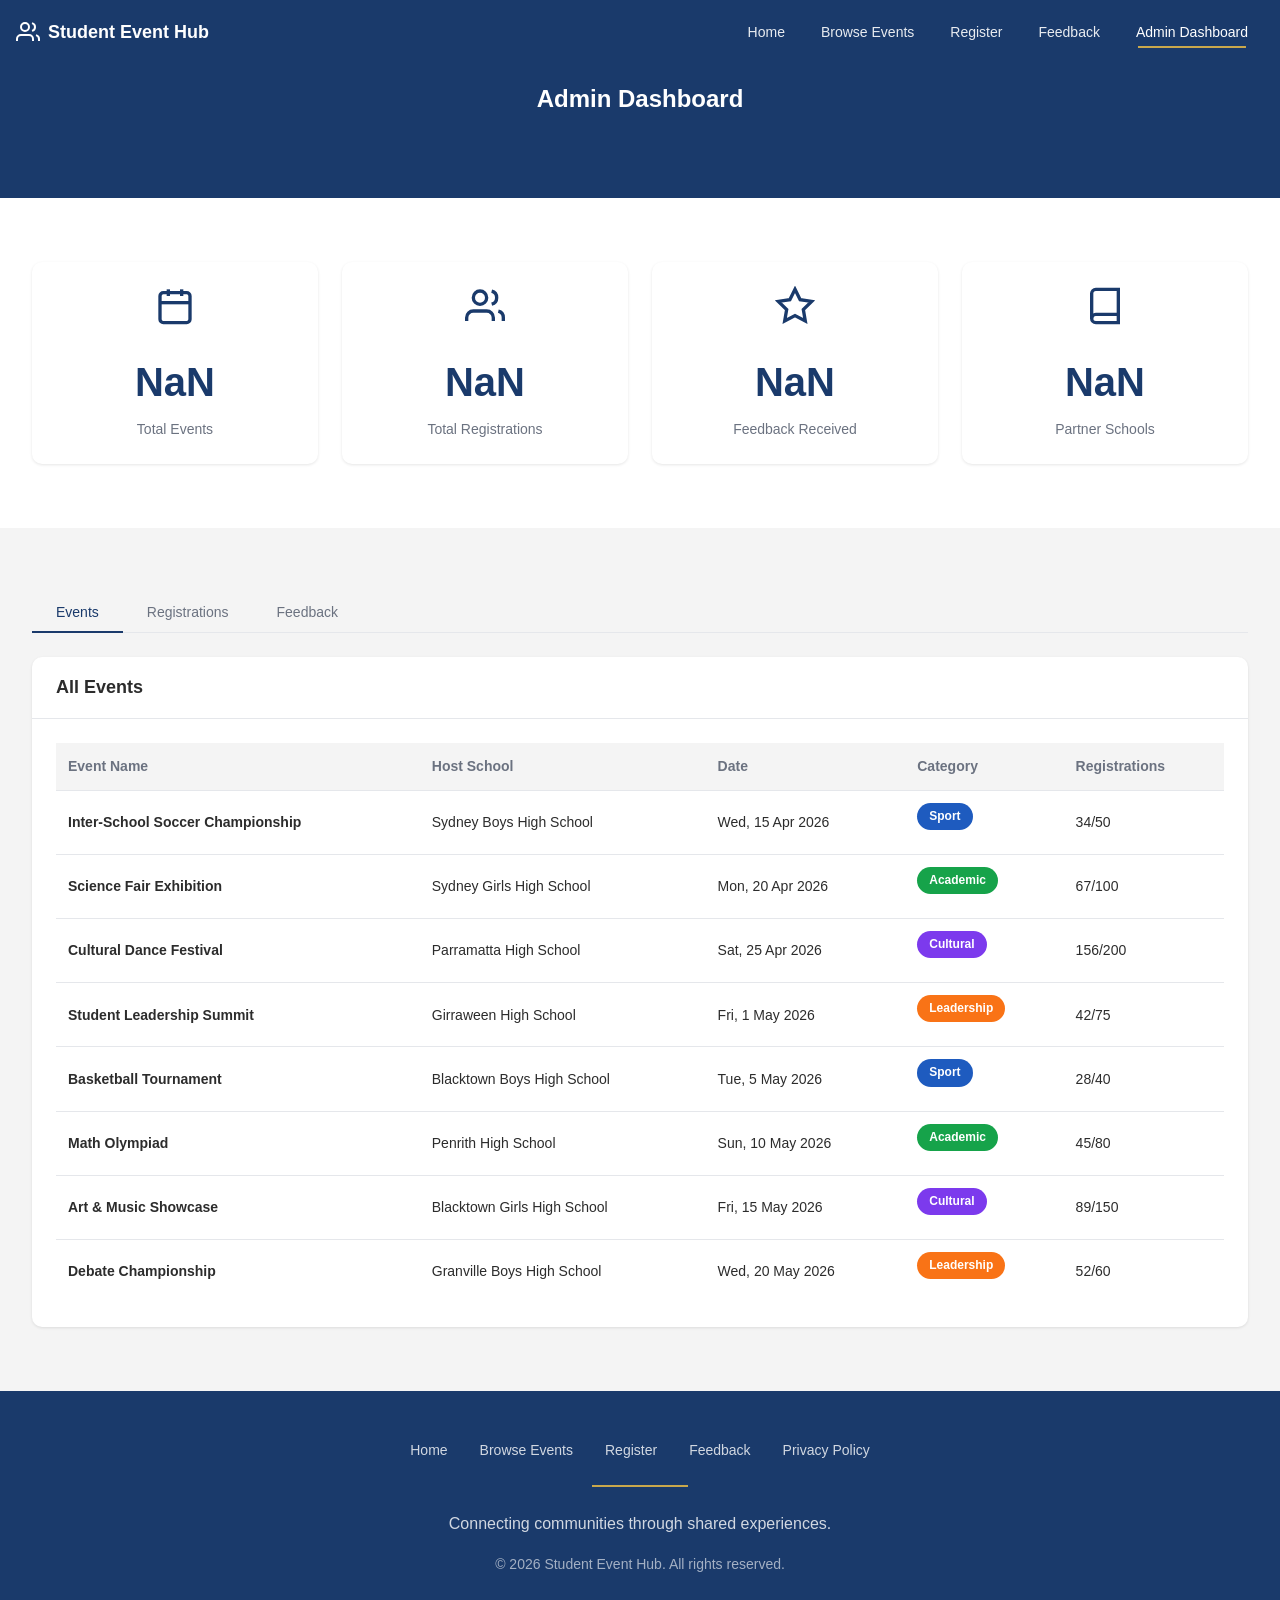
==== admin.html @ 15049dcd "Add files via upload" ====
<!DOCTYPE html>
<html lang="en">
<head>
    <meta charset="UTF-8">
    <meta name="viewport" content="width=device-width, initial-scale=1.0">
    <title>Admin Dashboard - Student Event Hub</title>
    <meta name="description" content="Admin dashboard for managing events and registrations.">
    <link rel="stylesheet" href="css/style.css">
</head>
<body>
    <!-- Navigation -->
    <nav class="navbar" id="navbar">
        <div class="nav-container">
            <a href="index.html" class="logo">
                <svg class="logo-icon" viewBox="0 0 24 24" fill="none" stroke="currentColor" stroke-width="2">
                    <path d="M17 21v-2a4 4 0 0 0-4-4H5a4 4 0 0 0-4 4v2"></path>
                    <circle cx="9" cy="7" r="4"></circle>
                    <path d="M23 21v-2a4 4 0 0 0-3-3.87"></path>
                    <path d="M16 3.13a4 4 0 0 1 0 7.75"></path>
                </svg>
                <span>Student Event Hub</span>
            </a>
            <button class="mobile-menu-btn" id="mobileMenuBtn" aria-label="Toggle menu">
                <span class="hamburger"></span>
            </button>
            <ul class="nav-links" id="navLinks">
                <li><a href="index.html">Home</a></li>
                <li><a href="events.html">Browse Events</a></li>
                <li><a href="register.html">Register</a></li>
                <li><a href="feedback.html">Feedback</a></li>
                <li><a href="admin.html" class="active">Admin Dashboard</a></li>
            </ul>
        </div>
    </nav>

    <!-- Page Header -->
    <section class="page-header">
        <div class="container">
            <h2 class="section-heading">Admin Dashboard</h2>
        </div>
    </section>

    <!-- Dashboard Stats -->
    <section class="section section-white">
        <div class="container">
            <div class="stats-grid">
                <div class="stat-card">
                    <svg class="stat-icon" viewBox="0 0 24 24" fill="none" stroke="currentColor" stroke-width="2">
                        <rect x="3" y="4" width="18" height="18" rx="2" ry="2"></rect>
                        <line x1="16" y1="2" x2="16" y2="6"></line>
                        <line x1="8" y1="2" x2="8" y2="6"></line>
                        <line x1="3" y1="10" x2="21" y2="10"></line>
                    </svg>
                    <span class="stat-number" id="totalEvents">0</span>
                    <span class="stat-label">Total Events</span>
                </div>
                <div class="stat-card">
                    <svg class="stat-icon" viewBox="0 0 24 24" fill="none" stroke="currentColor" stroke-width="2">
                        <path d="M17 21v-2a4 4 0 0 0-4-4H5a4 4 0 0 0-4 4v2"></path>
                        <circle cx="9" cy="7" r="4"></circle>
                        <path d="M23 21v-2a4 4 0 0 0-3-3.87"></path>
                        <path d="M16 3.13a4 4 0 0 1 0 7.75"></path>
                    </svg>
                    <span class="stat-number" id="totalRegistrations">0</span>
                    <span class="stat-label">Total Registrations</span>
                </div>
                <div class="stat-card">
                    <svg class="stat-icon" viewBox="0 0 24 24" fill="none" stroke="currentColor" stroke-width="2">
                        <polygon points="12 2 15.09 8.26 22 9.27 17 14.14 18.18 21.02 12 17.77 5.82 21.02 7 14.14 2 9.27 8.91 8.26 12 2"></polygon>
                    </svg>
                    <span class="stat-number" id="totalFeedback">0</span>
                    <span class="stat-label">Feedback Received</span>
                </div>
                <div class="stat-card">
                    <svg class="stat-icon" viewBox="0 0 24 24" fill="none" stroke="currentColor" stroke-width="2">
                        <path d="M4 19.5A2.5 2.5 0 0 1 6.5 17H20"></path>
                        <path d="M6.5 2H20v20H6.5A2.5 2.5 0 0 1 4 19.5v-15A2.5 2.5 0 0 1 6.5 2z"></path>
                    </svg>
                    <span class="stat-number" id="totalSchools">8</span>
                    <span class="stat-label">Partner Schools</span>
                </div>
            </div>
        </div>
    </section>

    <!-- Admin Content -->
    <section class="section section-gray">
        <div class="container">
            <!-- Tabs -->
            <div class="tabs">
                <button class="tab active" data-tab="events">Events</button>
                <button class="tab" data-tab="registrations">Registrations</button>
                <button class="tab" data-tab="feedback">Feedback</button>
            </div>
            
            <!-- Events Tab -->
            <div class="tab-content active" id="events-tab">
                <div class="admin-card">
                    <div class="admin-card-header">
                        <h3 class="admin-card-title">All Events</h3>
                    </div>
                    <div class="admin-card-body">
                        <div class="table-responsive">
                            <table class="admin-table" id="eventsTable">
                                <thead>
                                    <tr>
                                        <th>Event Name</th>
                                        <th>Host School</th>
                                        <th>Date</th>
                                        <th>Category</th>
                                        <th>Registrations</th>
                                    </tr>
                                </thead>
                                <tbody>
                                    <!-- Events will be loaded here -->
                                </tbody>
                            </table>
                        </div>
                    </div>
                </div>
            </div>
            
            <!-- Registrations Tab -->
            <div class="tab-content" id="registrations-tab">
                <div class="admin-card">
                    <div class="admin-card-header">
                        <h3 class="admin-card-title">All Registrations</h3>
                    </div>
                    <div class="admin-card-body">
                        <div class="table-responsive">
                            <table class="admin-table" id="registrationsTable">
                                <thead>
                                    <tr>
                                        <th>Student Name</th>
                                        <th>Email</th>
                                        <th>School</th>
                                        <th>Event</th>
                                        <th>Date</th>
                                    </tr>
                                </thead>
                                <tbody>
                                    <!-- Registrations will be loaded here -->
                                </tbody>
                            </table>
                        </div>
                        <div class="empty-state" id="registrationsEmpty" style="display: none;">
                            <div class="empty-icon">
                                <svg viewBox="0 0 24 24" fill="none" stroke="currentColor" stroke-width="2">
                                    <path d="M17 21v-2a4 4 0 0 0-4-4H5a4 4 0 0 0-4 4v2"></path>
                                    <circle cx="9" cy="7" r="4"></circle>
                                </svg>
                            </div>
                            <h3 class="empty-title">No registrations yet</h3>
                            <p class="empty-text">Registrations will appear here once students start signing up.</p>
                        </div>
                    </div>
                </div>
            </div>
            
            <!-- Feedback Tab -->
            <div class="tab-content" id="feedback-tab">
                <div class="admin-card">
                    <div class="admin-card-header">
                        <h3 class="admin-card-title">All Feedback</h3>
                    </div>
                    <div class="admin-card-body">
                        <div class="table-responsive">
                            <table class="admin-table" id="feedbackTable">
                                <thead>
                                    <tr>
                                        <th>Event</th>
                                        <th>Rating</th>
                                        <th>Comment</th>
                                        <th>Date</th>
                                    </tr>
                                </thead>
                                <tbody>
                                    <!-- Feedback will be loaded here -->
                                </tbody>
                            </table>
                        </div>
                        <div class="empty-state" id="feedbackEmpty" style="display: none;">
                            <div class="empty-icon">
                                <svg viewBox="0 0 24 24" fill="none" stroke="currentColor" stroke-width="2">
                                    <polygon points="12 2 15.09 8.26 22 9.27 17 14.14 18.18 21.02 12 17.77 5.82 21.02 7 14.14 2 9.27 8.91 8.26 12 2"></polygon>
                                </svg>
                            </div>
                            <h3 class="empty-title">No feedback yet</h3>
                            <p class="empty-text">Feedback will appear here once students start sharing their experiences.</p>
                        </div>
                    </div>
                </div>
            </div>
        </div>
    </section>

    <!-- Footer -->
    <footer class="footer">
        <div class="container">
            <nav class="footer-nav">
                <a href="index.html">Home</a>
                <a href="events.html">Browse Events</a>
                <a href="register.html">Register</a>
                <a href="feedback.html">Feedback</a>
                <a href="privacy.html">Privacy Policy</a>
            </nav>
            <div class="footer-divider"></div>
            <p class="footer-tagline">Connecting communities through shared experiences.</p>
            <p class="footer-copyright">&copy; 2026 Student Event Hub. All rights reserved.</p>
        </div>
    </footer>

    <script src="js/data.js"></script>
    <script src="js/main.js"></script>
    <script src="js/admin.js"></script>
</body>
</html>
---- css/style.css ----
/* ===== CSS Variables ===== */
:root {
    --navy: #1a3a6b;
    --navy-light: #234b82;
    --gold: #c9a84c;
    --background: #f4f4f4;
    --foreground: #2c2c2c;
    --card: #ffffff;
    --muted: #6b7280;
    --border: #e5e7eb;
    --destructive: #dc2626;
    --sport-blue: #1e5bbf;
    --academic-green: #16a34a;
    --cultural-purple: #7c3aed;
    --leadership-orange: #f97316;
    --radius: 0.625rem;
    --shadow: 0 1px 3px rgba(0, 0, 0, 0.1);
    --shadow-lg: 0 10px 15px -3px rgba(0, 0, 0, 0.1);
}

/* ===== Reset & Base ===== */
*, *::before, *::after {
    box-sizing: border-box;
    margin: 0;
    padding: 0;
}

html {
    scroll-behavior: smooth;
}

body {
    font-family: -apple-system, BlinkMacSystemFont, 'Segoe UI', Roboto, 'Helvetica Neue', Arial, sans-serif;
    background-color: var(--background);
    color: var(--foreground);
    line-height: 1.6;
    min-height: 100vh;
}

a {
    text-decoration: none;
    color: inherit;
}

ul {
    list-style: none;
}

button, input, select, textarea {
    font-family: inherit;
    font-size: inherit;
}

img {
    max-width: 100%;
    display: block;
}

/* ===== Utilities ===== */
.container {
    width: 100%;
    max-width: 1280px;
    margin: 0 auto;
    padding: 0 1rem;
}

.text-center {
    text-align: center;
}

.mt-8 {
    margin-top: 2rem;
}

/* ===== Animations ===== */
@keyframes fadeUp {
    from {
        opacity: 0;
        transform: translateY(20px);
    }
    to {
        opacity: 1;
        transform: translateY(0);
    }
}

@keyframes pulse {
    0%, 100% {
        opacity: 0.2;
    }
    50% {
        opacity: 0.5;
    }
}

@keyframes spin {
    to {
        transform: rotate(360deg);
    }
}

.animate-fade-up {
    animation: fadeUp 0.7s ease-out forwards;
    opacity: 0;
}

.delay-1 {
    animation-delay: 0.1s;
}

.delay-2 {
    animation-delay: 0.2s;
}

/* ===== Navigation ===== */
.navbar {
    position: fixed;
    top: 0;
    left: 0;
    right: 0;
    z-index: 1000;
    background-color: var(--navy);
    transition: box-shadow 0.3s ease;
}

.navbar.scrolled {
    box-shadow: var(--shadow-lg);
}

.nav-container {
    display: flex;
    align-items: center;
    justify-content: space-between;
    height: 64px;
    max-width: 1280px;
    margin: 0 auto;
    padding: 0 1rem;
}

.logo {
    display: flex;
    align-items: center;
    gap: 0.5rem;
    color: white;
    font-weight: 700;
    font-size: 1.125rem;
}

.logo-icon {
    width: 24px;
    height: 24px;
}

.nav-links {
    display: flex;
    align-items: center;
    gap: 0.25rem;
}

.nav-links a {
    position: relative;
    padding: 0.5rem 1rem;
    font-size: 0.875rem;
    font-weight: 500;
    color: rgba(255, 255, 255, 0.9);
    transition: color 0.3s ease;
}

.nav-links a::after {
    content: '';
    position: absolute;
    bottom: 0;
    left: 50%;
    transform: translateX(-50%);
    width: 0;
    height: 2px;
    background-color: var(--gold);
    transition: width 0.3s ease;
}

.nav-links a:hover,
.nav-links a.active {
    color: white;
}

.nav-links a:hover::after,
.nav-links a.active::after {
    width: 75%;
}

/* Mobile Menu */
.mobile-menu-btn {
    display: none;
    padding: 0.5rem;
    background: none;
    border: none;
    cursor: pointer;
}

.hamburger {
    display: block;
    width: 24px;
    height: 2px;
    background-color: white;
    position: relative;
    transition: background-color 0.3s ease;
}

.hamburger::before,
.hamburger::after {
    content: '';
    position: absolute;
    left: 0;
    width: 24px;
    height: 2px;
    background-color: white;
    transition: transform 0.3s ease;
}

.hamburger::before {
    top: -8px;
}

.hamburger::after {
    top: 8px;
}

.mobile-menu-btn.active .hamburger {
    background-color: transparent;
}

.mobile-menu-btn.active .hamburger::before {
    transform: translateY(8px) rotate(45deg);
}

.mobile-menu-btn.active .hamburger::after {
    transform: translateY(-8px) rotate(-45deg);
}

@media (max-width: 768px) {
    .mobile-menu-btn {
        display: block;
    }
    
    .nav-links {
        position: absolute;
        top: 64px;
        left: 0;
        right: 0;
        flex-direction: column;
        align-items: stretch;
        background-color: var(--navy);
        padding-bottom: 1rem;
        display: none;
    }
    
    .nav-links.active {
        display: flex;
    }
    
    .nav-links a {
        padding: 0.75rem 1rem;
    }
    
    .nav-links a:hover,
    .nav-links a.active {
        background-color: rgba(255, 255, 255, 0.1);
    }
    
    .nav-links a.active {
        border-left: 2px solid var(--gold);
    }
    
    .nav-links a::after {
        display: none;
    }
}

/* ===== Hero Section ===== */
.hero {
    position: relative;
    background: linear-gradient(135deg, var(--navy) 0%, var(--navy-light) 50%, var(--navy) 100%);
    padding: 8rem 1rem 6rem;
    min-height: 500px;
    display: flex;
    align-items: center;
    justify-content: center;
    overflow: hidden;
}

.hero-particles {
    position: absolute;
    inset: 0;
    pointer-events: none;
}

.particle {
    position: absolute;
    border-radius: 50%;
    background-color: white;
    opacity: 0.2;
    animation: pulse 3s ease-in-out infinite;
}

.hero-content {
    position: relative;
    text-align: center;
    max-width: 800px;
}

.hero-title {
    font-size: 2.5rem;
    font-weight: 700;
    color: white;
    margin-bottom: 1rem;
    text-wrap: balance;
}

.hero-subtitle {
    font-size: 1.125rem;
    color: rgba(255, 255, 255, 0.8);
    margin-bottom: 2rem;
    text-wrap: pretty;
}

.hero-buttons {
    display: flex;
    flex-wrap: wrap;
    gap: 1rem;
    justify-content: center;
}

@media (min-width: 640px) {
    .hero-title {
        font-size: 3rem;
    }
    
    .hero-subtitle {
        font-size: 1.25rem;
    }
}

@media (min-width: 1024px) {
    .hero-title {
        font-size: 3.75rem;
    }
}

/* ===== Buttons ===== */
.btn {
    display: inline-flex;
    align-items: center;
    justify-content: center;
    gap: 0.5rem;
    padding: 0.75rem 1.5rem;
    font-size: 0.875rem;
    font-weight: 600;
    border-radius: var(--radius);
    border: 2px solid transparent;
    cursor: pointer;
    transition: all 0.3s ease;
}

.btn-gold {
    background-color: var(--gold);
    color: var(--navy);
}

.btn-gold:hover {
    background-color: rgba(201, 168, 76, 0.9);
}

.btn-outline {
    background-color: transparent;
    border-color: white;
    color: white;
}

.btn-outline:hover {
    background-color: rgba(255, 255, 255, 0.1);
}

.btn-outline-dark {
    background-color: transparent;
    border-color: var(--border);
    color: var(--foreground);
}

.btn-outline-dark:hover {
    background-color: var(--navy);
    border-color: var(--navy);
    color: white;
}

.btn-primary {
    background-color: var(--navy);
    color: white;
}

.btn-primary:hover {
    background-color: var(--navy-light);
}

.btn-primary:disabled {
    opacity: 0.6;
    cursor: not-allowed;
}

.btn-block {
    width: 100%;
}

/* ===== Sections ===== */
.section {
    padding: 4rem 1rem;
}

.section-gray {
    background-color: var(--background);
}

.section-white {
    background-color: white;
}

.section-navy {
    background-color: var(--navy);
}

.section-heading {
    font-size: 1.5rem;
    font-weight: 700;
    color: var(--gold);
    text-align: center;
    margin-bottom: 2rem;
}

.page-header {
    background-color: var(--navy);
    padding: 5rem 1rem 3rem;
}

.page-header .section-heading {
    color: white;
}

/* ===== Event Cards ===== */
.events-grid {
    display: grid;
    gap: 1.5rem;
    grid-template-columns: 1fr;
}

@media (min-width: 640px) {
    .events-grid {
        grid-template-columns: repeat(2, 1fr);
    }
}

@media (min-width: 1024px) {
    .events-grid {
        grid-template-columns: repeat(4, 1fr);
    }
    
    .events-grid.three-col {
        grid-template-columns: repeat(3, 1fr);
    }
}

.event-card {
    background-color: var(--card);
    border-radius: var(--radius);
    overflow: hidden;
    box-shadow: var(--shadow);
    transition: all 0.3s ease;
    cursor: pointer;
}

.event-card:hover {
    transform: translateY(-4px);
    box-shadow: var(--shadow-lg);
}

.event-card-header {
    padding: 1.5rem;
    position: relative;
}

.event-badge {
    display: inline-block;
    padding: 0.25rem 0.75rem;
    font-size: 0.75rem;
    font-weight: 600;
    border-radius: 9999px;
    color: white;
    margin-bottom: 0.75rem;
}

.badge-sport {
    background-color: var(--sport-blue);
}

.badge-academic {
    background-color: var(--academic-green);
}

.badge-cultural {
    background-color: var(--cultural-purple);
}

.badge-leadership {
    background-color: var(--leadership-orange);
}

.event-title {
    font-size: 1.125rem;
    font-weight: 600;
    color: var(--foreground);
    margin-bottom: 0.5rem;
    line-height: 1.4;
}

.event-school {
    font-size: 0.875rem;
    color: var(--muted);
}

.event-card-body {
    padding: 0 1.5rem 1.5rem;
}

.event-info {
    display: flex;
    flex-direction: column;
    gap: 0.5rem;
    font-size: 0.875rem;
    color: var(--foreground);
}

.event-info-item {
    display: flex;
    align-items: center;
    gap: 0.5rem;
}

.event-info-item svg {
    width: 16px;
    height: 16px;
    color: var(--muted);
    flex-shrink: 0;
}

.event-capacity {
    margin-top: 1rem;
}

.capacity-bar {
    height: 8px;
    background-color: var(--border);
    border-radius: 4px;
    overflow: hidden;
    margin-top: 0.5rem;
}

.capacity-fill {
    height: 100%;
    background-color: var(--navy);
    border-radius: 4px;
    transition: width 0.5s ease;
}

.capacity-fill.warning {
    background-color: var(--leadership-orange);
}

.capacity-fill.full {
    background-color: var(--destructive);
}

.event-card-footer {
    padding: 1rem 1.5rem;
    border-top: 1px solid var(--border);
}

/* ===== Stats Section ===== */
.stats-grid {
    display: grid;
    gap: 1.5rem;
    grid-template-columns: 1fr;
}

@media (min-width: 640px) {
    .stats-grid {
        grid-template-columns: repeat(2, 1fr);
    }
}

@media (min-width: 1024px) {
    .stats-grid {
        grid-template-columns: repeat(4, 1fr);
    }
}

.stat-card {
    background-color: var(--card);
    border-radius: var(--radius);
    padding: 1.5rem;
    text-align: center;
    box-shadow: var(--shadow);
    transition: box-shadow 0.3s ease;
}

.stat-card:hover {
    box-shadow: var(--shadow-lg);
}

.stat-icon {
    width: 40px;
    height: 40px;
    margin: 0 auto 1rem;
    color: var(--navy);
}

.stat-number {
    display: block;
    font-size: 2.5rem;
    font-weight: 700;
    color: var(--navy);
}

.stat-label {
    display: block;
    font-size: 0.875rem;
    color: var(--muted);
    margin-top: 0.25rem;
}

/* ===== Schools Grid ===== */
.schools-grid {
    display: flex;
    flex-wrap: wrap;
    justify-content: center;
    gap: 1rem;
}

.school-card {
    display: flex;
    align-items: center;
    gap: 0.75rem;
    padding: 1rem 1.5rem;
    background-color: var(--card);
    border-radius: var(--radius);
    box-shadow: var(--shadow);
    transition: all 0.3s ease;
    cursor: pointer;
}

.school-card:hover {
    transform: translateY(-2px);
    box-shadow: var(--shadow-lg);
}

.school-card svg {
    width: 20px;
    height: 20px;
    color: var(--gold);
}

.school-card span {
    font-weight: 500;
    color: var(--foreground);
    transition: color 0.3s ease;
}

.school-card:hover span {
    color: var(--navy);
}

/* ===== Forms ===== */
.form-card {
    background-color: var(--card);
    border-radius: var(--radius);
    box-shadow: var(--shadow);
    overflow: hidden;
}

.form-header {
    padding: 1.5rem;
    border-bottom: 1px solid var(--border);
}

.form-title {
    font-size: 1.25rem;
    font-weight: 600;
    color: var(--foreground);
    margin-bottom: 0.25rem;
}

.form-description {
    font-size: 0.875rem;
    color: var(--muted);
}

.form-body {
    padding: 1.5rem;
}

.form-group {
    margin-bottom: 1.5rem;
}

.form-group:last-child {
    margin-bottom: 0;
}

.form-label {
    display: block;
    font-size: 0.875rem;
    font-weight: 500;
    color: var(--foreground);
    margin-bottom: 0.5rem;
}

.form-input,
.form-select,
.form-textarea {
    width: 100%;
    padding: 0.75rem 1rem;
    font-size: 0.875rem;
    border: 1px solid var(--border);
    border-radius: var(--radius);
    background-color: white;
    color: var(--foreground);
    transition: border-color 0.3s ease, box-shadow 0.3s ease;
}

.form-input:focus,
.form-select:focus,
.form-textarea:focus {
    outline: none;
    border-color: var(--navy);
    box-shadow: 0 0 0 3px rgba(26, 58, 107, 0.1);
}

.form-input.error,
.form-select.error,
.form-textarea.error {
    border-color: var(--destructive);
}

.form-error {
    font-size: 0.75rem;
    color: var(--destructive);
    margin-top: 0.25rem;
}

.form-textarea {
    min-height: 120px;
    resize: vertical;
}

/* Search Input */
.search-wrapper {
    position: relative;
}

.search-wrapper svg {
    position: absolute;
    left: 1rem;
    top: 50%;
    transform: translateY(-50%);
    width: 16px;
    height: 16px;
    color: var(--muted);
}

.search-wrapper .form-input {
    padding-left: 2.5rem;
}

/* ===== Star Rating ===== */
.star-rating {
    display: flex;
    gap: 0.25rem;
}

.star-rating button {
    background: none;
    border: none;
    cursor: pointer;
    padding: 0.25rem;
    transition: transform 0.2s ease;
}

.star-rating button:hover {
    transform: scale(1.1);
}

.star-rating svg {
    width: 32px;
    height: 32px;
    color: var(--muted);
    transition: color 0.2s ease;
}

.star-rating button.active svg,
.star-rating button:hover svg {
    color: var(--gold);
    fill: var(--gold);
}

.star-display {
    display: flex;
    gap: 2px;
}

.star-display svg {
    width: 14px;
    height: 14px;
    color: var(--muted);
}

.star-display svg.filled {
    color: var(--gold);
    fill: var(--gold);
}

/* ===== Success Message ===== */
.success-message {
    text-align: center;
    padding: 2rem;
    animation: fadeUp 0.5s ease-out;
}

.success-icon {
    width: 80px;
    height: 80px;
    border-radius: 50%;
    background-color: rgba(22, 163, 74, 0.1);
    display: flex;
    align-items: center;
    justify-content: center;
    margin: 0 auto 1rem;
}

.success-icon svg {
    width: 40px;
    height: 40px;
    color: var(--academic-green);
}

.success-title {
    font-size: 1.5rem;
    font-weight: 700;
    color: var(--foreground);
    margin-bottom: 0.5rem;
}

.success-text {
    color: var(--muted);
    margin-bottom: 1.5rem;
}

/* ===== Feedback Cards ===== */
.feedback-list {
    display: flex;
    flex-direction: column;
    gap: 1rem;
    max-height: 500px;
    overflow-y: auto;
    padding-right: 0.5rem;
}

.feedback-card {
    background-color: var(--card);
    border-radius: var(--radius);
    padding: 1rem;
    box-shadow: var(--shadow);
    animation: fadeUp 0.3s ease-out;
}

.feedback-header {
    display: flex;
    align-items: center;
    justify-content: space-between;
    margin-bottom: 0.5rem;
}

.feedback-event {
    font-weight: 500;
    color: var(--foreground);
}

.feedback-comment {
    font-size: 0.875rem;
    color: var(--foreground);
    line-height: 1.5;
}

.feedback-date {
    font-size: 0.75rem;
    color: var(--muted);
    margin-top: 0.5rem;
}

/* ===== Filters ===== */
.filters-section {
    background-color: white;
    border-bottom: 1px solid var(--border);
    padding: 1.5rem 1rem;
}

.filters-grid {
    display: grid;
    gap: 1rem;
    grid-template-columns: 1fr;
}

@media (min-width: 640px) {
    .filters-grid {
        grid-template-columns: 2fr repeat(3, 1fr);
    }
}

.filter-toggle {
    display: flex;
    align-items: center;
    gap: 0.5rem;
}

@media (min-width: 640px) {
    .filter-toggle {
        display: none;
    }
}

/* ===== Admin Dashboard ===== */
.admin-grid {
    display: grid;
    gap: 1.5rem;
    grid-template-columns: 1fr;
}

@media (min-width: 1024px) {
    .admin-grid {
        grid-template-columns: repeat(2, 1fr);
    }
}

.admin-card {
    background-color: var(--card);
    border-radius: var(--radius);
    box-shadow: var(--shadow);
    overflow: hidden;
}

.admin-card-header {
    padding: 1rem 1.5rem;
    border-bottom: 1px solid var(--border);
    display: flex;
    align-items: center;
    justify-content: space-between;
}

.admin-card-title {
    font-size: 1.125rem;
    font-weight: 600;
    color: var(--foreground);
}

.admin-card-body {
    padding: 1.5rem;
}

.admin-table {
    width: 100%;
    border-collapse: collapse;
}

.admin-table th,
.admin-table td {
    padding: 0.75rem;
    text-align: left;
    border-bottom: 1px solid var(--border);
    font-size: 0.875rem;
}

.admin-table th {
    font-weight: 600;
    color: var(--muted);
    background-color: var(--background);
}

.admin-table td {
    color: var(--foreground);
}

.admin-table tr:last-child td {
    border-bottom: none;
}

.table-responsive {
    overflow-x: auto;
}

/* ===== Tabs ===== */
.tabs {
    display: flex;
    border-bottom: 1px solid var(--border);
    margin-bottom: 1.5rem;
}

.tab {
    padding: 0.75rem 1.5rem;
    font-size: 0.875rem;
    font-weight: 500;
    color: var(--muted);
    background: none;
    border: none;
    cursor: pointer;
    position: relative;
    transition: color 0.3s ease;
}

.tab:hover {
    color: var(--foreground);
}

.tab.active {
    color: var(--navy);
}

.tab.active::after {
    content: '';
    position: absolute;
    bottom: -1px;
    left: 0;
    right: 0;
    height: 2px;
    background-color: var(--navy);
}

.tab-content {
    display: none;
}

.tab-content.active {
    display: block;
}

/* ===== Empty State ===== */
.empty-state {
    text-align: center;
    padding: 4rem 2rem;
}

.empty-icon {
    width: 96px;
    height: 96px;
    border-radius: 50%;
    background-color: var(--background);
    display: flex;
    align-items: center;
    justify-content: center;
    margin: 0 auto 1rem;
}

.empty-icon svg {
    width: 40px;
    height: 40px;
    color: var(--muted);
}

.empty-title {
    font-size: 1.125rem;
    font-weight: 600;
    color: var(--foreground);
    margin-bottom: 0.25rem;
}

.empty-text {
    color: var(--muted);
    margin-bottom: 1rem;
}

/* ===== Privacy Policy ===== */
.prose {
    max-width: 800px;
    margin: 0 auto;
}

.prose h3 {
    font-size: 1.25rem;
    font-weight: 600;
    color: var(--foreground);
    margin: 2rem 0 1rem;
}

.prose p {
    color: var(--foreground);
    margin-bottom: 1rem;
    line-height: 1.7;
}

.prose ul {
    margin-bottom: 1rem;
    padding-left: 1.5rem;
}

.prose li {
    color: var(--foreground);
    margin-bottom: 0.5rem;
    list-style: disc;
}

/* ===== Footer ===== */
.footer {
    background-color: var(--navy);
    color: white;
    padding: 3rem 1rem;
}

.footer-nav {
    display: flex;
    flex-wrap: wrap;
    justify-content: center;
    gap: 1rem 2rem;
    margin-bottom: 1.5rem;
}

.footer-nav a {
    font-size: 0.875rem;
    color: rgba(255, 255, 255, 0.8);
    transition: color 0.3s ease;
}

.footer-nav a:hover {
    color: white;
}

.footer-divider {
    width: 96px;
    height: 2px;
    background-color: var(--gold);
    margin: 0 auto 1.5rem;
}

.footer-tagline {
    text-align: center;
    color: rgba(255, 255, 255, 0.8);
    margin-bottom: 1rem;
}

.footer-copyright {
    text-align: center;
    font-size: 0.875rem;
    color: rgba(255, 255, 255, 0.6);
}

/* ===== Notice Box ===== */
.notice-box {
    background-color: var(--card);
    border: 1px solid var(--border);
    border-radius: var(--radius);
    padding: 1rem;
    font-size: 0.875rem;
    color: var(--muted);
    margin-top: 1.5rem;
}

/* ===== Loading Spinner ===== */
.spinner {
    width: 16px;
    height: 16px;
    border: 2px solid white;
    border-top-color: transparent;
    border-radius: 50%;
    animation: spin 0.6s linear infinite;
}

/* ===== Alert ===== */
.alert {
    padding: 0.75rem 1rem;
    border-radius: var(--radius);
    font-size: 0.875rem;
    margin-bottom: 1rem;
}

.alert-error {
    background-color: rgba(220, 38, 38, 0.1);
    color: var(--destructive);
}

/* ===== Two Column Layout ===== */
.two-col-grid {
    display: grid;
    gap: 2rem;
    grid-template-columns: 1fr;
}

@media (min-width: 1024px) {
    .two-col-grid {
        grid-template-columns: 1fr 1fr;
    }
}

.feedback-sidebar-title {
    font-size: 1.25rem;
    font-weight: 700;
    color: var(--gold);
    margin-bottom: 1rem;
}

/* ===== Modal ===== */
.modal-overlay {
    position: fixed;
    inset: 0;
    background-color: rgba(0, 0, 0, 0.5);
    display: flex;
    align-items: center;
    justify-content: center;
    z-index: 2000;
    opacity: 0;
    visibility: hidden;
    transition: opacity 0.3s ease, visibility 0.3s ease;
}

.modal-overlay.active {
    opacity: 1;
    visibility: visible;
}

.modal {
    background-color: var(--card);
    border-radius: var(--radius);
    max-width: 600px;
    width: 90%;
    max-height: 90vh;
    overflow-y: auto;
    transform: scale(0.9);
    transition: transform 0.3s ease;
}

.modal-overlay.active .modal {
    transform: scale(1);
}

.modal-header {
    padding: 1.5rem;
    border-bottom: 1px solid var(--border);
    display: flex;
    align-items: flex-start;
    justify-content: space-between;
}

.modal-title {
    font-size: 1.25rem;
    font-weight: 600;
    color: var(--foreground);
}

.modal-close {
    background: none;
    border: none;
    cursor: pointer;
    padding: 0.25rem;
    color: var(--muted);
    transition: color 0.3s ease;
}

.modal-close:hover {
    color: var(--foreground);
}

.modal-body {
    padding: 1.5rem;
}

.modal-footer {
    padding: 1rem 1.5rem;
    border-top: 1px solid var(--border);
    display: flex;
    justify-content: flex-end;
    gap: 0.5rem;
}

/* ===== Result Count ===== */
.result-count {
    font-size: 0.875rem;
    color: var(--muted);
    margin-bottom: 1rem;
}

/* ===== Scrollbar ===== */
::-webkit-scrollbar {
    width: 8px;
}

::-webkit-scrollbar-track {
    background: var(--background);
}

::-webkit-scrollbar-thumb {
    background: var(--border);
    border-radius: 4px;
}

::-webkit-scrollbar-thumb:hover {
    background: var(--muted);
}
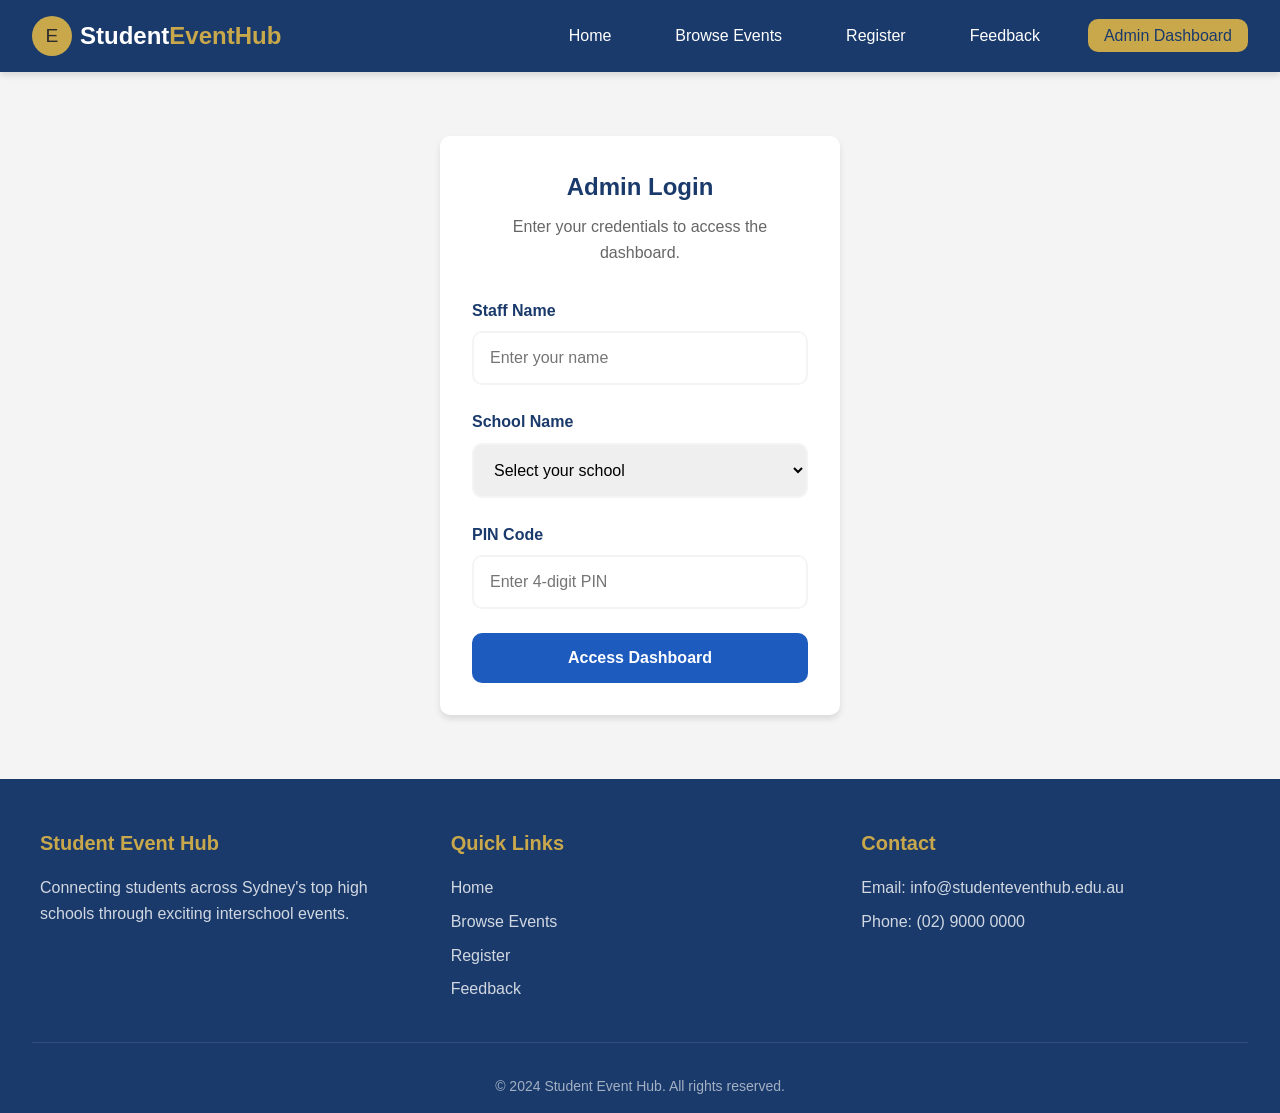
==== commit b37b5d2f: "Add files via upload" ====
--- a/admin.html
+++ b/admin.html
@@ -1,217 +1,281 @@
 <!DOCTYPE html>
 <html lang="en">
 <head>
-    <meta charset="UTF-8">
-    <meta name="viewport" content="width=device-width, initial-scale=1.0">
-    <title>Admin Dashboard - Student Event Hub</title>
-    <meta name="description" content="Admin dashboard for managing events and registrations.">
-    <link rel="stylesheet" href="css/style.css">
+  <meta charset="UTF-8">
+  <meta name="viewport" content="width=device-width, initial-scale=1.0">
+  <title>Admin Dashboard - Student Event Hub</title>
+  <link rel="stylesheet" href="css/style.css">
 </head>
 <body>
-    <!-- Navigation -->
-    <nav class="navbar" id="navbar">
-        <div class="nav-container">
-            <a href="index.html" class="logo">
-                <svg class="logo-icon" viewBox="0 0 24 24" fill="none" stroke="currentColor" stroke-width="2">
-                    <path d="M17 21v-2a4 4 0 0 0-4-4H5a4 4 0 0 0-4 4v2"></path>
-                    <circle cx="9" cy="7" r="4"></circle>
-                    <path d="M23 21v-2a4 4 0 0 0-3-3.87"></path>
-                    <path d="M16 3.13a4 4 0 0 1 0 7.75"></path>
-                </svg>
-                <span>Student Event Hub</span>
-            </a>
-            <button class="mobile-menu-btn" id="mobileMenuBtn" aria-label="Toggle menu">
-                <span class="hamburger"></span>
-            </button>
-            <ul class="nav-links" id="navLinks">
-                <li><a href="index.html">Home</a></li>
-                <li><a href="events.html">Browse Events</a></li>
-                <li><a href="register.html">Register</a></li>
-                <li><a href="feedback.html">Feedback</a></li>
-                <li><a href="admin.html" class="active">Admin Dashboard</a></li>
-            </ul>
-        </div>
-    </nav>
-
-    <!-- Page Header -->
-    <section class="page-header">
-        <div class="container">
-            <h2 class="section-heading">Admin Dashboard</h2>
-        </div>
+  <!-- Navigation -->
+  <nav class="navbar">
+    <a href="index.html" class="logo">
+      <div class="logo-icon">E</div>
+      <h1>Student<span>EventHub</span></h1>
+    </a>
+    <div class="hamburger" id="hamburger">
+      <span></span>
+      <span></span>
+      <span></span>
+    </div>
+    <ul class="nav-links" id="navLinks">
+      <li><a href="index.html">Home</a></li>
+      <li><a href="events.html">Browse Events</a></li>
+      <li><a href="register.html">Register</a></li>
+      <li><a href="feedback.html">Feedback</a></li>
+      <li><a href="admin.html" class="active">Admin Dashboard</a></li>
+    </ul>
+  </nav>
+
+  <!-- Admin Login Gate -->
+  <div class="admin-login" id="adminLogin">
+    <h2>Admin Login</h2>
+    <p class="subtitle">Enter your credentials to access the dashboard.</p>
+    
+    <form id="loginForm">
+      <div class="form-group">
+        <label for="staffName">Staff Name</label>
+        <input type="text" id="staffName" name="staffName" placeholder="Enter your name" required>
+        <span class="error-message">Please enter your name</span>
+      </div>
+
+      <div class="form-group">
+        <label for="staffSchool">School Name</label>
+        <select id="staffSchool" name="schoolName" required>
+          <option value="">Select your school</option>
+          <!-- Schools will be dynamically loaded -->
+        </select>
+        <span class="error-message">Please select your school</span>
+      </div>
+
+      <div class="form-group">
+        <label for="adminPin">PIN Code</label>
+        <input type="password" id="adminPin" name="pin" placeholder="Enter 4-digit PIN" maxlength="4" required>
+        <span class="error-message" id="pinError">Invalid PIN. Please try again.</span>
+      </div>
+
+      <button type="submit" class="btn btn-cta" style="width: 100%;">Access Dashboard</button>
+    </form>
+  </div>
+
+  <!-- Admin Dashboard -->
+  <div class="admin-dashboard" id="adminDashboard">
+    <section class="section">
+      <!-- Dashboard Header -->
+      <div class="dashboard-header">
+        <h2>Admin Dashboard</h2>
+        <button class="btn btn-secondary" style="color: var(--navy); border-color: var(--navy);" onclick="logout()">Logout</button>
+      </div>
+
+      <!-- Stats Cards -->
+      <div class="stats-cards">
+        <div class="stat-card fade-in">
+          <span class="number" id="totalEvents">0</span>
+          <span class="label">Total Events</span>
+        </div>
+        <div class="stat-card fade-in">
+          <span class="number" id="totalRegistrations">0</span>
+          <span class="label">Registrations</span>
+        </div>
+        <div class="stat-card fade-in">
+          <span class="number" id="totalFeedback">0</span>
+          <span class="label">Feedback Received</span>
+        </div>
+        <div class="stat-card fade-in">
+          <span class="number" id="avgRating">0</span>
+          <span class="label">Avg Rating</span>
+        </div>
+      </div>
+
+      <!-- Events Management -->
+      <div class="admin-section fade-in">
+        <div class="admin-section-header">
+          <h3>Event Management</h3>
+          <button class="btn btn-primary btn-small" onclick="openAddEventModal()">+ Add Event</button>
+        </div>
+        <div class="table-container">
+          <table class="admin-table">
+            <thead>
+              <tr>
+                <th>Event Name</th>
+                <th>School</th>
+                <th>Date</th>
+                <th>Category</th>
+                <th>Capacity</th>
+                <th>Actions</th>
+              </tr>
+            </thead>
+            <tbody id="eventsTableBody">
+              <!-- Events will be dynamically loaded -->
+            </tbody>
+          </table>
+        </div>
+      </div>
+
+      <!-- Registrations -->
+      <div class="admin-section fade-in">
+        <div class="admin-section-header">
+          <h3>Recent Registrations</h3>
+        </div>
+        <div class="table-container">
+          <table class="admin-table">
+            <thead>
+              <tr>
+                <th>Student Name</th>
+                <th>Email</th>
+                <th>School</th>
+                <th>Event</th>
+                <th>Date Registered</th>
+              </tr>
+            </thead>
+            <tbody id="registrationsTableBody">
+              <!-- Registrations will be dynamically loaded -->
+            </tbody>
+          </table>
+        </div>
+      </div>
+
+      <!-- Feedback -->
+      <div class="admin-section fade-in">
+        <div class="admin-section-header">
+          <h3>Feedback Received</h3>
+        </div>
+        <div class="table-container">
+          <table class="admin-table">
+            <thead>
+              <tr>
+                <th>Event</th>
+                <th>Rating</th>
+                <th>Comment</th>
+                <th>Date</th>
+              </tr>
+            </thead>
+            <tbody id="feedbackTableBody">
+              <!-- Feedback will be dynamically loaded -->
+            </tbody>
+          </table>
+        </div>
+      </div>
+
+      <!-- Analytics Charts -->
+      <div class="admin-section fade-in">
+        <div class="admin-section-header">
+          <h3>Analytics</h3>
+        </div>
+        <div class="charts-grid">
+          <div class="chart-container">
+            <h4>Registrations by Category</h4>
+            <div class="bar-chart" id="categoryChart">
+              <!-- Chart bars will be dynamically generated -->
+            </div>
+          </div>
+          <div class="chart-container">
+            <h4>Events by School</h4>
+            <div class="pie-chart" id="schoolPieChart"></div>
+            <div class="pie-legend" id="pieLegend"></div>
+          </div>
+        </div>
+      </div>
     </section>
-
-    <!-- Dashboard Stats -->
-    <section class="section section-white">
-        <div class="container">
-            <div class="stats-grid">
-                <div class="stat-card">
-                    <svg class="stat-icon" viewBox="0 0 24 24" fill="none" stroke="currentColor" stroke-width="2">
-                        <rect x="3" y="4" width="18" height="18" rx="2" ry="2"></rect>
-                        <line x1="16" y1="2" x2="16" y2="6"></line>
-                        <line x1="8" y1="2" x2="8" y2="6"></line>
-                        <line x1="3" y1="10" x2="21" y2="10"></line>
-                    </svg>
-                    <span class="stat-number" id="totalEvents">0</span>
-                    <span class="stat-label">Total Events</span>
-                </div>
-                <div class="stat-card">
-                    <svg class="stat-icon" viewBox="0 0 24 24" fill="none" stroke="currentColor" stroke-width="2">
-                        <path d="M17 21v-2a4 4 0 0 0-4-4H5a4 4 0 0 0-4 4v2"></path>
-                        <circle cx="9" cy="7" r="4"></circle>
-                        <path d="M23 21v-2a4 4 0 0 0-3-3.87"></path>
-                        <path d="M16 3.13a4 4 0 0 1 0 7.75"></path>
-                    </svg>
-                    <span class="stat-number" id="totalRegistrations">0</span>
-                    <span class="stat-label">Total Registrations</span>
-                </div>
-                <div class="stat-card">
-                    <svg class="stat-icon" viewBox="0 0 24 24" fill="none" stroke="currentColor" stroke-width="2">
-                        <polygon points="12 2 15.09 8.26 22 9.27 17 14.14 18.18 21.02 12 17.77 5.82 21.02 7 14.14 2 9.27 8.91 8.26 12 2"></polygon>
-                    </svg>
-                    <span class="stat-number" id="totalFeedback">0</span>
-                    <span class="stat-label">Feedback Received</span>
-                </div>
-                <div class="stat-card">
-                    <svg class="stat-icon" viewBox="0 0 24 24" fill="none" stroke="currentColor" stroke-width="2">
-                        <path d="M4 19.5A2.5 2.5 0 0 1 6.5 17H20"></path>
-                        <path d="M6.5 2H20v20H6.5A2.5 2.5 0 0 1 4 19.5v-15A2.5 2.5 0 0 1 6.5 2z"></path>
-                    </svg>
-                    <span class="stat-number" id="totalSchools">8</span>
-                    <span class="stat-label">Partner Schools</span>
-                </div>
-            </div>
-        </div>
-    </section>
-
-    <!-- Admin Content -->
-    <section class="section section-gray">
-        <div class="container">
-            <!-- Tabs -->
-            <div class="tabs">
-                <button class="tab active" data-tab="events">Events</button>
-                <button class="tab" data-tab="registrations">Registrations</button>
-                <button class="tab" data-tab="feedback">Feedback</button>
-            </div>
-            
-            <!-- Events Tab -->
-            <div class="tab-content active" id="events-tab">
-                <div class="admin-card">
-                    <div class="admin-card-header">
-                        <h3 class="admin-card-title">All Events</h3>
-                    </div>
-                    <div class="admin-card-body">
-                        <div class="table-responsive">
-                            <table class="admin-table" id="eventsTable">
-                                <thead>
-                                    <tr>
-                                        <th>Event Name</th>
-                                        <th>Host School</th>
-                                        <th>Date</th>
-                                        <th>Category</th>
-                                        <th>Registrations</th>
-                                    </tr>
-                                </thead>
-                                <tbody>
-                                    <!-- Events will be loaded here -->
-                                </tbody>
-                            </table>
-                        </div>
-                    </div>
-                </div>
-            </div>
-            
-            <!-- Registrations Tab -->
-            <div class="tab-content" id="registrations-tab">
-                <div class="admin-card">
-                    <div class="admin-card-header">
-                        <h3 class="admin-card-title">All Registrations</h3>
-                    </div>
-                    <div class="admin-card-body">
-                        <div class="table-responsive">
-                            <table class="admin-table" id="registrationsTable">
-                                <thead>
-                                    <tr>
-                                        <th>Student Name</th>
-                                        <th>Email</th>
-                                        <th>School</th>
-                                        <th>Event</th>
-                                        <th>Date</th>
-                                    </tr>
-                                </thead>
-                                <tbody>
-                                    <!-- Registrations will be loaded here -->
-                                </tbody>
-                            </table>
-                        </div>
-                        <div class="empty-state" id="registrationsEmpty" style="display: none;">
-                            <div class="empty-icon">
-                                <svg viewBox="0 0 24 24" fill="none" stroke="currentColor" stroke-width="2">
-                                    <path d="M17 21v-2a4 4 0 0 0-4-4H5a4 4 0 0 0-4 4v2"></path>
-                                    <circle cx="9" cy="7" r="4"></circle>
-                                </svg>
-                            </div>
-                            <h3 class="empty-title">No registrations yet</h3>
-                            <p class="empty-text">Registrations will appear here once students start signing up.</p>
-                        </div>
-                    </div>
-                </div>
-            </div>
-            
-            <!-- Feedback Tab -->
-            <div class="tab-content" id="feedback-tab">
-                <div class="admin-card">
-                    <div class="admin-card-header">
-                        <h3 class="admin-card-title">All Feedback</h3>
-                    </div>
-                    <div class="admin-card-body">
-                        <div class="table-responsive">
-                            <table class="admin-table" id="feedbackTable">
-                                <thead>
-                                    <tr>
-                                        <th>Event</th>
-                                        <th>Rating</th>
-                                        <th>Comment</th>
-                                        <th>Date</th>
-                                    </tr>
-                                </thead>
-                                <tbody>
-                                    <!-- Feedback will be loaded here -->
-                                </tbody>
-                            </table>
-                        </div>
-                        <div class="empty-state" id="feedbackEmpty" style="display: none;">
-                            <div class="empty-icon">
-                                <svg viewBox="0 0 24 24" fill="none" stroke="currentColor" stroke-width="2">
-                                    <polygon points="12 2 15.09 8.26 22 9.27 17 14.14 18.18 21.02 12 17.77 5.82 21.02 7 14.14 2 9.27 8.91 8.26 12 2"></polygon>
-                                </svg>
-                            </div>
-                            <h3 class="empty-title">No feedback yet</h3>
-                            <p class="empty-text">Feedback will appear here once students start sharing their experiences.</p>
-                        </div>
-                    </div>
-                </div>
-            </div>
-        </div>
-    </section>
-
-    <!-- Footer -->
-    <footer class="footer">
-        <div class="container">
-            <nav class="footer-nav">
-                <a href="index.html">Home</a>
-                <a href="events.html">Browse Events</a>
-                <a href="register.html">Register</a>
-                <a href="feedback.html">Feedback</a>
-                <a href="privacy.html">Privacy Policy</a>
-            </nav>
-            <div class="footer-divider"></div>
-            <p class="footer-tagline">Connecting communities through shared experiences.</p>
-            <p class="footer-copyright">&copy; 2026 Student Event Hub. All rights reserved.</p>
-        </div>
-    </footer>
-
-    <script src="js/data.js"></script>
-    <script src="js/main.js"></script>
-    <script src="js/admin.js"></script>
+  </div>
+
+  <!-- Add Event Modal -->
+  <div class="modal" id="addEventModal">
+    <div class="modal-content">
+      <div class="modal-header">
+        <h3 id="modalTitle">Add New Event</h3>
+        <button class="modal-close" onclick="closeModal()">&times;</button>
+      </div>
+      <form id="eventForm">
+        <input type="hidden" id="editEventId" value="">
+        
+        <div class="form-group">
+          <label for="eventNameInput">Event Name *</label>
+          <input type="text" id="eventNameInput" name="name" placeholder="Enter event name" required>
+        </div>
+
+        <div class="form-group">
+          <label for="eventSchoolInput">Host School *</label>
+          <select id="eventSchoolInput" name="school" required>
+            <option value="">Select host school</option>
+            <!-- Schools will be dynamically loaded -->
+          </select>
+        </div>
+
+        <div class="form-group">
+          <label for="eventDateInput">Event Date *</label>
+          <input type="date" id="eventDateInput" name="date" required>
+        </div>
+
+        <div class="form-group">
+          <label for="eventLocationInput">Location *</label>
+          <input type="text" id="eventLocationInput" name="location" placeholder="Enter event location" required>
+        </div>
+
+        <div class="form-group">
+          <label for="eventCategoryInput">Category *</label>
+          <select id="eventCategoryInput" name="category" required>
+            <option value="">Select category</option>
+            <option value="Academic">Academic</option>
+            <option value="Sports">Sports</option>
+            <option value="Arts">Arts</option>
+            <option value="Technology">Technology</option>
+            <option value="Music">Music</option>
+            <option value="Debate">Debate</option>
+          </select>
+        </div>
+
+        <div class="form-group">
+          <label for="eventCapacityInput">Capacity *</label>
+          <input type="number" id="eventCapacityInput" name="capacity" placeholder="Enter max capacity" min="1" required>
+        </div>
+
+        <div class="form-group">
+          <label for="eventDescriptionInput">Description *</label>
+          <textarea id="eventDescriptionInput" name="description" placeholder="Enter event description" required></textarea>
+        </div>
+
+        <button type="submit" class="btn btn-cta" style="width: 100%;">Save Event</button>
+      </form>
+    </div>
+  </div>
+
+  <!-- Footer -->
+  <footer class="footer">
+    <div class="footer-content">
+      <div class="footer-section">
+        <h3>Student Event Hub</h3>
+        <p>Connecting students across Sydney's top high schools through exciting interschool events.</p>
+      </div>
+      <div class="footer-section">
+        <h3>Quick Links</h3>
+        <a href="index.html">Home</a>
+        <a href="events.html">Browse Events</a>
+        <a href="register.html">Register</a>
+        <a href="feedback.html">Feedback</a>
+      </div>
+      <div class="footer-section">
+        <h3>Contact</h3>
+        <p>Email: info@studenteventhub.edu.au</p>
+        <p>Phone: (02) 9000 0000</p>
+      </div>
+    </div>
+    <div class="footer-bottom">
+      <p>&copy; 2024 Student Event Hub. All rights reserved.</p>
+    </div>
+  </footer>
+
+  <script src="js/script.js"></script>
+  <script>
+    // Initialize admin page
+    document.addEventListener('DOMContentLoaded', function() {
+      initializeData();
+      initNavigation();
+      initScrollAnimations();
+      populateAdminSchools();
+      initAdminLogin();
+      checkAdminSession();
+    });
+  </script>
 </body>
 </html>
--- a/css/style.css
+++ b/css/style.css
@@ -1,1310 +1,1327 @@
-/* ===== CSS Variables ===== */
+/* =============================================
+   STUDENT EVENT HUB - MAIN STYLESHEET
+   ============================================= */
+
+/* CSS Variables - Design System */
 :root {
-    --navy: #1a3a6b;
-    --navy-light: #234b82;
-    --gold: #c9a84c;
-    --background: #f4f4f4;
-    --foreground: #2c2c2c;
-    --card: #ffffff;
-    --muted: #6b7280;
-    --border: #e5e7eb;
-    --destructive: #dc2626;
-    --sport-blue: #1e5bbf;
-    --academic-green: #16a34a;
-    --cultural-purple: #7c3aed;
-    --leadership-orange: #f97316;
-    --radius: 0.625rem;
-    --shadow: 0 1px 3px rgba(0, 0, 0, 0.1);
-    --shadow-lg: 0 10px 15px -3px rgba(0, 0, 0, 0.1);
-}
-
-/* ===== Reset & Base ===== */
-*, *::before, *::after {
-    box-sizing: border-box;
-    margin: 0;
-    padding: 0;
+  --navy: #1a3a6b;
+  --gold: #c9a84c;
+  --light-grey: #f4f4f4;
+  --white: #ffffff;
+  --charcoal: #2c2c2c;
+  --cta-blue: #1e5bbf;
+  --border-radius: 10px;
+  --shadow: 0 4px 6px rgba(0, 0, 0, 0.1);
+  --shadow-hover: 0 8px 15px rgba(0, 0, 0, 0.15);
+  --transition: all 0.3s ease;
+}
+
+/* Reset & Base Styles */
+* {
+  margin: 0;
+  padding: 0;
+  box-sizing: border-box;
 }
 
 html {
-    scroll-behavior: smooth;
+  scroll-behavior: smooth;
 }
 
 body {
-    font-family: -apple-system, BlinkMacSystemFont, 'Segoe UI', Roboto, 'Helvetica Neue', Arial, sans-serif;
-    background-color: var(--background);
-    color: var(--foreground);
-    line-height: 1.6;
-    min-height: 100vh;
+  font-family: 'Segoe UI', Tahoma, Geneva, Verdana, sans-serif;
+  background-color: var(--light-grey);
+  color: var(--charcoal);
+  line-height: 1.6;
 }
 
 a {
-    text-decoration: none;
-    color: inherit;
+  text-decoration: none;
+  color: inherit;
 }
 
 ul {
-    list-style: none;
-}
-
-button, input, select, textarea {
-    font-family: inherit;
-    font-size: inherit;
+  list-style: none;
 }
 
 img {
-    max-width: 100%;
-    display: block;
-}
-
-/* ===== Utilities ===== */
-.container {
-    width: 100%;
-    max-width: 1280px;
-    margin: 0 auto;
-    padding: 0 1rem;
-}
-
-.text-center {
-    text-align: center;
-}
-
-.mt-8 {
-    margin-top: 2rem;
-}
-
-/* ===== Animations ===== */
-@keyframes fadeUp {
-    from {
-        opacity: 0;
-        transform: translateY(20px);
-    }
-    to {
-        opacity: 1;
-        transform: translateY(0);
-    }
-}
-
-@keyframes pulse {
-    0%, 100% {
-        opacity: 0.2;
-    }
-    50% {
-        opacity: 0.5;
-    }
-}
-
-@keyframes spin {
-    to {
-        transform: rotate(360deg);
-    }
-}
-
-.animate-fade-up {
-    animation: fadeUp 0.7s ease-out forwards;
-    opacity: 0;
-}
-
-.delay-1 {
-    animation-delay: 0.1s;
-}
-
-.delay-2 {
-    animation-delay: 0.2s;
-}
-
-/* ===== Navigation ===== */
+  max-width: 100%;
+  height: auto;
+}
+
+/* =============================================
+   NAVIGATION
+   ============================================= */
 .navbar {
-    position: fixed;
-    top: 0;
+  position: sticky;
+  top: 0;
+  background-color: var(--navy);
+  padding: 1rem 2rem;
+  display: flex;
+  justify-content: space-between;
+  align-items: center;
+  z-index: 1000;
+  box-shadow: var(--shadow);
+}
+
+.logo {
+  display: flex;
+  align-items: center;
+  gap: 0.5rem;
+}
+
+.logo-icon {
+  width: 40px;
+  height: 40px;
+  background: var(--gold);
+  border-radius: 50%;
+  display: flex;
+  align-items: center;
+  justify-content: center;
+  font-size: 1.2rem;
+}
+
+.logo h1 {
+  color: var(--white);
+  font-size: 1.5rem;
+  font-weight: 700;
+}
+
+.logo span {
+  color: var(--gold);
+}
+
+.nav-links {
+  display: flex;
+  gap: 2rem;
+}
+
+.nav-links a {
+  color: var(--white);
+  font-weight: 500;
+  padding: 0.5rem 1rem;
+  border-radius: var(--border-radius);
+  transition: var(--transition);
+}
+
+.nav-links a:hover,
+.nav-links a.active {
+  background-color: var(--gold);
+  color: var(--navy);
+}
+
+.hamburger {
+  display: none;
+  flex-direction: column;
+  gap: 5px;
+  cursor: pointer;
+  padding: 5px;
+}
+
+.hamburger span {
+  width: 25px;
+  height: 3px;
+  background-color: var(--white);
+  border-radius: 3px;
+  transition: var(--transition);
+}
+
+.hamburger.active span:nth-child(1) {
+  transform: rotate(45deg) translate(5px, 5px);
+}
+
+.hamburger.active span:nth-child(2) {
+  opacity: 0;
+}
+
+.hamburger.active span:nth-child(3) {
+  transform: rotate(-45deg) translate(7px, -6px);
+}
+
+/* Mobile Navigation */
+@media (max-width: 768px) {
+  .hamburger {
+    display: flex;
+  }
+
+  .nav-links {
+    position: absolute;
+    top: 100%;
     left: 0;
     right: 0;
-    z-index: 1000;
     background-color: var(--navy);
-    transition: box-shadow 0.3s ease;
-}
-
-.navbar.scrolled {
-    box-shadow: var(--shadow-lg);
-}
-
-.nav-container {
-    display: flex;
-    align-items: center;
-    justify-content: space-between;
-    height: 64px;
-    max-width: 1280px;
-    margin: 0 auto;
-    padding: 0 1rem;
-}
-
-.logo {
-    display: flex;
-    align-items: center;
-    gap: 0.5rem;
-    color: white;
-    font-weight: 700;
-    font-size: 1.125rem;
-}
-
-.logo-icon {
-    width: 24px;
-    height: 24px;
-}
-
-.nav-links {
-    display: flex;
-    align-items: center;
-    gap: 0.25rem;
-}
-
-.nav-links a {
-    position: relative;
-    padding: 0.5rem 1rem;
-    font-size: 0.875rem;
-    font-weight: 500;
-    color: rgba(255, 255, 255, 0.9);
-    transition: color 0.3s ease;
-}
-
-.nav-links a::after {
-    content: '';
-    position: absolute;
-    bottom: 0;
-    left: 50%;
-    transform: translateX(-50%);
-    width: 0;
-    height: 2px;
-    background-color: var(--gold);
-    transition: width 0.3s ease;
-}
-
-.nav-links a:hover,
-.nav-links a.active {
-    color: white;
-}
-
-.nav-links a:hover::after,
-.nav-links a.active::after {
-    width: 75%;
-}
-
-/* Mobile Menu */
-.mobile-menu-btn {
-    display: none;
-    padding: 0.5rem;
-    background: none;
-    border: none;
-    cursor: pointer;
-}
-
-.hamburger {
-    display: block;
-    width: 24px;
-    height: 2px;
-    background-color: white;
-    position: relative;
-    transition: background-color 0.3s ease;
-}
-
-.hamburger::before,
-.hamburger::after {
-    content: '';
-    position: absolute;
-    left: 0;
-    width: 24px;
-    height: 2px;
-    background-color: white;
-    transition: transform 0.3s ease;
-}
-
-.hamburger::before {
-    top: -8px;
-}
-
-.hamburger::after {
-    top: 8px;
-}
-
-.mobile-menu-btn.active .hamburger {
-    background-color: transparent;
-}
-
-.mobile-menu-btn.active .hamburger::before {
-    transform: translateY(8px) rotate(45deg);
-}
-
-.mobile-menu-btn.active .hamburger::after {
-    transform: translateY(-8px) rotate(-45deg);
-}
-
-@media (max-width: 768px) {
-    .mobile-menu-btn {
-        display: block;
-    }
-    
-    .nav-links {
-        position: absolute;
-        top: 64px;
-        left: 0;
-        right: 0;
-        flex-direction: column;
-        align-items: stretch;
-        background-color: var(--navy);
-        padding-bottom: 1rem;
-        display: none;
-    }
-    
-    .nav-links.active {
-        display: flex;
-    }
-    
-    .nav-links a {
-        padding: 0.75rem 1rem;
-    }
-    
-    .nav-links a:hover,
-    .nav-links a.active {
-        background-color: rgba(255, 255, 255, 0.1);
-    }
-    
-    .nav-links a.active {
-        border-left: 2px solid var(--gold);
-    }
-    
-    .nav-links a::after {
-        display: none;
-    }
-}
-
-/* ===== Hero Section ===== */
+    flex-direction: column;
+    padding: 1rem;
+    gap: 0;
+    max-height: 0;
+    overflow: hidden;
+    transition: max-height 0.3s ease;
+  }
+
+  .nav-links.active {
+    max-height: 300px;
+  }
+
+  .nav-links a {
+    padding: 1rem;
+    border-bottom: 1px solid rgba(255, 255, 255, 0.1);
+  }
+}
+
+/* =============================================
+   HERO SECTION
+   ============================================= */
 .hero {
-    position: relative;
-    background: linear-gradient(135deg, var(--navy) 0%, var(--navy-light) 50%, var(--navy) 100%);
-    padding: 8rem 1rem 6rem;
-    min-height: 500px;
-    display: flex;
-    align-items: center;
-    justify-content: center;
-    overflow: hidden;
-}
-
-.hero-particles {
-    position: absolute;
-    inset: 0;
-    pointer-events: none;
-}
-
-.particle {
-    position: absolute;
-    border-radius: 50%;
-    background-color: white;
-    opacity: 0.2;
-    animation: pulse 3s ease-in-out infinite;
+  background: linear-gradient(135deg, var(--navy) 0%, #2a4a7b 100%);
+  color: var(--white);
+  padding: 6rem 2rem;
+  text-align: center;
+  position: relative;
+  overflow: hidden;
+}
+
+.hero::before {
+  content: '';
+  position: absolute;
+  top: 0;
+  left: 0;
+  right: 0;
+  bottom: 0;
+  background: url("data:image/svg+xml,%3Csvg width='60' height='60' viewBox='0 0 60 60' xmlns='http://www.w3.org/2000/svg'%3E%3Cg fill='none' fill-rule='evenodd'%3E%3Cg fill='%23c9a84c' fill-opacity='0.05'%3E%3Cpath d='M36 34v-4h-2v4h-4v2h4v4h2v-4h4v-2h-4zm0-30V0h-2v4h-4v2h4v4h2V6h4V4h-4zM6 34v-4H4v4H0v2h4v4h2v-4h4v-2H6zM6 4V0H4v4H0v2h4v4h2V6h4V4H6z'/%3E%3C/g%3E%3C/g%3E%3C/svg%3E");
+  opacity: 0.5;
 }
 
 .hero-content {
-    position: relative;
-    text-align: center;
-    max-width: 800px;
-}
-
-.hero-title {
-    font-size: 2.5rem;
-    font-weight: 700;
-    color: white;
-    margin-bottom: 1rem;
-    text-wrap: balance;
-}
-
-.hero-subtitle {
-    font-size: 1.125rem;
-    color: rgba(255, 255, 255, 0.8);
-    margin-bottom: 2rem;
-    text-wrap: pretty;
+  position: relative;
+  z-index: 1;
+  max-width: 800px;
+  margin: 0 auto;
+  opacity: 0;
+  animation: fadeInUp 1s ease forwards;
+}
+
+@keyframes fadeInUp {
+  from {
+    opacity: 0;
+    transform: translateY(30px);
+  }
+  to {
+    opacity: 1;
+    transform: translateY(0);
+  }
+}
+
+.hero h2 {
+  font-size: 3rem;
+  margin-bottom: 1rem;
+  text-shadow: 2px 2px 4px rgba(0, 0, 0, 0.3);
+}
+
+.hero p {
+  font-size: 1.25rem;
+  margin-bottom: 2rem;
+  opacity: 0.9;
 }
 
 .hero-buttons {
-    display: flex;
-    flex-wrap: wrap;
-    gap: 1rem;
-    justify-content: center;
-}
-
-@media (min-width: 640px) {
-    .hero-title {
-        font-size: 3rem;
-    }
-    
-    .hero-subtitle {
-        font-size: 1.25rem;
-    }
-}
-
-@media (min-width: 1024px) {
-    .hero-title {
-        font-size: 3.75rem;
-    }
-}
-
-/* ===== Buttons ===== */
+  display: flex;
+  gap: 1rem;
+  justify-content: center;
+  flex-wrap: wrap;
+}
+
+/* =============================================
+   BUTTONS
+   ============================================= */
 .btn {
-    display: inline-flex;
-    align-items: center;
-    justify-content: center;
-    gap: 0.5rem;
-    padding: 0.75rem 1.5rem;
-    font-size: 0.875rem;
-    font-weight: 600;
-    border-radius: var(--radius);
-    border: 2px solid transparent;
-    cursor: pointer;
-    transition: all 0.3s ease;
-}
-
-.btn-gold {
-    background-color: var(--gold);
-    color: var(--navy);
-}
-
-.btn-gold:hover {
-    background-color: rgba(201, 168, 76, 0.9);
-}
-
-.btn-outline {
-    background-color: transparent;
-    border-color: white;
-    color: white;
-}
-
-.btn-outline:hover {
-    background-color: rgba(255, 255, 255, 0.1);
-}
-
-.btn-outline-dark {
-    background-color: transparent;
-    border-color: var(--border);
-    color: var(--foreground);
-}
-
-.btn-outline-dark:hover {
-    background-color: var(--navy);
-    border-color: var(--navy);
-    color: white;
+  display: inline-block;
+  padding: 1rem 2rem;
+  border-radius: var(--border-radius);
+  font-weight: 600;
+  font-size: 1rem;
+  cursor: pointer;
+  transition: var(--transition);
+  border: none;
+  text-align: center;
 }
 
 .btn-primary {
-    background-color: var(--navy);
-    color: white;
+  background-color: var(--gold);
+  color: var(--navy);
 }
 
 .btn-primary:hover {
-    background-color: var(--navy-light);
-}
-
-.btn-primary:disabled {
-    opacity: 0.6;
-    cursor: not-allowed;
-}
-
-.btn-block {
-    width: 100%;
-}
-
-/* ===== Sections ===== */
+  background-color: #d4b35a;
+  transform: translateY(-2px);
+  box-shadow: var(--shadow-hover);
+}
+
+.btn-secondary {
+  background-color: transparent;
+  color: var(--white);
+  border: 2px solid var(--white);
+}
+
+.btn-secondary:hover {
+  background-color: var(--white);
+  color: var(--navy);
+  transform: translateY(-2px);
+}
+
+.btn-cta {
+  background-color: var(--cta-blue);
+  color: var(--white);
+}
+
+.btn-cta:hover {
+  background-color: #1a4fa6;
+  transform: translateY(-2px);
+  box-shadow: var(--shadow-hover);
+}
+
+.btn-danger {
+  background-color: #dc3545;
+  color: var(--white);
+}
+
+.btn-danger:hover {
+  background-color: #c82333;
+}
+
+.btn-small {
+  padding: 0.5rem 1rem;
+  font-size: 0.875rem;
+}
+
+/* =============================================
+   SECTIONS
+   ============================================= */
 .section {
-    padding: 4rem 1rem;
-}
-
-.section-gray {
-    background-color: var(--background);
-}
-
-.section-white {
-    background-color: white;
-}
-
-.section-navy {
-    background-color: var(--navy);
-}
-
-.section-heading {
-    font-size: 1.5rem;
-    font-weight: 700;
-    color: var(--gold);
-    text-align: center;
-    margin-bottom: 2rem;
-}
-
-.page-header {
-    background-color: var(--navy);
-    padding: 5rem 1rem 3rem;
-}
-
-.page-header .section-heading {
-    color: white;
-}
-
-/* ===== Event Cards ===== */
-.events-grid {
-    display: grid;
-    gap: 1.5rem;
-    grid-template-columns: 1fr;
-}
-
-@media (min-width: 640px) {
-    .events-grid {
-        grid-template-columns: repeat(2, 1fr);
-    }
-}
-
-@media (min-width: 1024px) {
-    .events-grid {
-        grid-template-columns: repeat(4, 1fr);
-    }
-    
-    .events-grid.three-col {
-        grid-template-columns: repeat(3, 1fr);
-    }
-}
-
-.event-card {
-    background-color: var(--card);
-    border-radius: var(--radius);
-    overflow: hidden;
-    box-shadow: var(--shadow);
-    transition: all 0.3s ease;
-    cursor: pointer;
-}
-
-.event-card:hover {
-    transform: translateY(-4px);
-    box-shadow: var(--shadow-lg);
-}
-
-.event-card-header {
-    padding: 1.5rem;
-    position: relative;
-}
-
-.event-badge {
-    display: inline-block;
-    padding: 0.25rem 0.75rem;
-    font-size: 0.75rem;
-    font-weight: 600;
-    border-radius: 9999px;
-    color: white;
-    margin-bottom: 0.75rem;
-}
-
-.badge-sport {
-    background-color: var(--sport-blue);
-}
-
-.badge-academic {
-    background-color: var(--academic-green);
-}
-
-.badge-cultural {
-    background-color: var(--cultural-purple);
-}
-
-.badge-leadership {
-    background-color: var(--leadership-orange);
-}
-
-.event-title {
-    font-size: 1.125rem;
-    font-weight: 600;
-    color: var(--foreground);
-    margin-bottom: 0.5rem;
-    line-height: 1.4;
-}
-
-.event-school {
-    font-size: 0.875rem;
-    color: var(--muted);
-}
-
-.event-card-body {
-    padding: 0 1.5rem 1.5rem;
-}
-
-.event-info {
-    display: flex;
-    flex-direction: column;
-    gap: 0.5rem;
-    font-size: 0.875rem;
-    color: var(--foreground);
-}
-
-.event-info-item {
-    display: flex;
-    align-items: center;
-    gap: 0.5rem;
-}
-
-.event-info-item svg {
-    width: 16px;
-    height: 16px;
-    color: var(--muted);
-    flex-shrink: 0;
-}
-
-.event-capacity {
-    margin-top: 1rem;
-}
-
-.capacity-bar {
-    height: 8px;
-    background-color: var(--border);
-    border-radius: 4px;
-    overflow: hidden;
-    margin-top: 0.5rem;
-}
-
-.capacity-fill {
-    height: 100%;
-    background-color: var(--navy);
-    border-radius: 4px;
-    transition: width 0.5s ease;
-}
-
-.capacity-fill.warning {
-    background-color: var(--leadership-orange);
-}
-
-.capacity-fill.full {
-    background-color: var(--destructive);
-}
-
-.event-card-footer {
-    padding: 1rem 1.5rem;
-    border-top: 1px solid var(--border);
-}
-
-/* ===== Stats Section ===== */
+  padding: 4rem 2rem;
+  max-width: 1200px;
+  margin: 0 auto;
+}
+
+.section-title {
+  text-align: center;
+  margin-bottom: 3rem;
+}
+
+.section-title h2 {
+  font-size: 2.5rem;
+  color: var(--navy);
+  margin-bottom: 0.5rem;
+}
+
+.gold-divider {
+  width: 80px;
+  height: 4px;
+  background-color: var(--gold);
+  margin: 0 auto;
+  border-radius: 2px;
+}
+
+/* =============================================
+   CARDS
+   ============================================= */
+.cards-grid {
+  display: grid;
+  grid-template-columns: repeat(auto-fit, minmax(320px, 1fr));
+  gap: 2rem;
+}
+
+.card {
+  background-color: var(--white);
+  border-radius: var(--border-radius);
+  box-shadow: var(--shadow);
+  overflow: hidden;
+  transition: var(--transition);
+  opacity: 0;
+  transform: translateY(20px);
+}
+
+.card.visible {
+  opacity: 1;
+  transform: translateY(0);
+}
+
+.card:hover {
+  transform: translateY(-4px);
+  box-shadow: var(--shadow-hover);
+}
+
+.card-image {
+  height: 180px;
+  background: linear-gradient(135deg, var(--navy), var(--cta-blue));
+  display: flex;
+  align-items: center;
+  justify-content: center;
+  color: var(--white);
+  font-size: 3rem;
+  position: relative;
+}
+
+.card-category {
+  position: absolute;
+  top: 1rem;
+  right: 1rem;
+  background-color: var(--gold);
+  color: var(--navy);
+  padding: 0.25rem 0.75rem;
+  border-radius: 20px;
+  font-size: 0.75rem;
+  font-weight: 600;
+}
+
+.card-content {
+  padding: 1.5rem;
+}
+
+.card-content h3 {
+  color: var(--navy);
+  margin-bottom: 0.5rem;
+  font-size: 1.25rem;
+}
+
+.card-meta {
+  display: flex;
+  flex-direction: column;
+  gap: 0.5rem;
+  margin-bottom: 1rem;
+  font-size: 0.9rem;
+  color: #666;
+}
+
+.card-meta span {
+  display: flex;
+  align-items: center;
+  gap: 0.5rem;
+}
+
+.card-footer {
+  display: flex;
+  justify-content: space-between;
+  align-items: center;
+  padding-top: 1rem;
+  border-top: 1px solid var(--light-grey);
+}
+
+/* =============================================
+   STATS SECTION
+   ============================================= */
+.stats-section {
+  background: linear-gradient(135deg, var(--navy) 0%, #2a4a7b 100%);
+  padding: 4rem 2rem;
+  color: var(--white);
+}
+
 .stats-grid {
-    display: grid;
-    gap: 1.5rem;
-    grid-template-columns: 1fr;
-}
-
-@media (min-width: 640px) {
-    .stats-grid {
-        grid-template-columns: repeat(2, 1fr);
-    }
-}
-
-@media (min-width: 1024px) {
-    .stats-grid {
-        grid-template-columns: repeat(4, 1fr);
-    }
+  display: grid;
+  grid-template-columns: repeat(auto-fit, minmax(200px, 1fr));
+  gap: 2rem;
+  max-width: 1000px;
+  margin: 0 auto;
+  text-align: center;
+}
+
+.stat-item {
+  padding: 1.5rem;
+}
+
+.stat-number {
+  font-size: 3rem;
+  font-weight: 700;
+  color: var(--gold);
+  display: block;
+}
+
+.stat-label {
+  font-size: 1.1rem;
+  opacity: 0.9;
+}
+
+/* =============================================
+   SCHOOLS SECTION
+   ============================================= */
+.schools-grid {
+  display: grid;
+  grid-template-columns: repeat(auto-fit, minmax(250px, 1fr));
+  gap: 1.5rem;
+}
+
+.school-card {
+  background-color: var(--white);
+  padding: 1.5rem;
+  border-radius: var(--border-radius);
+  box-shadow: var(--shadow);
+  text-align: center;
+  transition: var(--transition);
+  border-left: 4px solid var(--gold);
+}
+
+.school-card:hover {
+  transform: translateY(-4px);
+  box-shadow: var(--shadow-hover);
+}
+
+.school-card h3 {
+  color: var(--navy);
+  margin-bottom: 0.5rem;
+  font-size: 1rem;
+}
+
+.school-card a {
+  color: var(--cta-blue);
+  font-size: 0.875rem;
+  display: inline-flex;
+  align-items: center;
+  gap: 0.25rem;
+}
+
+.school-card a:hover {
+  text-decoration: underline;
+}
+
+/* =============================================
+   FOOTER
+   ============================================= */
+.footer {
+  background-color: var(--navy);
+  color: var(--white);
+  padding: 3rem 2rem 1rem;
+}
+
+.footer-content {
+  max-width: 1200px;
+  margin: 0 auto;
+  display: grid;
+  grid-template-columns: repeat(auto-fit, minmax(250px, 1fr));
+  gap: 2rem;
+}
+
+.footer-section h3 {
+  color: var(--gold);
+  margin-bottom: 1rem;
+  font-size: 1.25rem;
+}
+
+.footer-section p,
+.footer-section a {
+  color: rgba(255, 255, 255, 0.8);
+  margin-bottom: 0.5rem;
+  display: block;
+}
+
+.footer-section a:hover {
+  color: var(--gold);
+}
+
+.footer-bottom {
+  text-align: center;
+  padding-top: 2rem;
+  margin-top: 2rem;
+  border-top: 1px solid rgba(255, 255, 255, 0.1);
+  color: rgba(255, 255, 255, 0.6);
+  font-size: 0.875rem;
+}
+
+/* =============================================
+   BROWSE EVENTS PAGE
+   ============================================= */
+.filters-section {
+  background-color: var(--white);
+  padding: 2rem;
+  border-radius: var(--border-radius);
+  box-shadow: var(--shadow);
+  margin-bottom: 2rem;
+}
+
+.filters-grid {
+  display: grid;
+  grid-template-columns: repeat(auto-fit, minmax(200px, 1fr));
+  gap: 1rem;
+}
+
+.filter-group {
+  display: flex;
+  flex-direction: column;
+  gap: 0.5rem;
+}
+
+.filter-group label {
+  font-weight: 600;
+  color: var(--navy);
+  font-size: 0.875rem;
+}
+
+.filter-group input,
+.filter-group select {
+  padding: 0.75rem 1rem;
+  border: 2px solid var(--light-grey);
+  border-radius: var(--border-radius);
+  font-size: 1rem;
+  transition: var(--transition);
+}
+
+.filter-group input:focus,
+.filter-group select:focus {
+  outline: none;
+  border-color: var(--gold);
+}
+
+/* =============================================
+   EVENT DETAIL PAGE
+   ============================================= */
+.event-detail {
+  max-width: 900px;
+  margin: 0 auto;
+  padding: 2rem;
+}
+
+.event-header {
+  background: linear-gradient(135deg, var(--navy), var(--cta-blue));
+  color: var(--white);
+  padding: 3rem;
+  border-radius: var(--border-radius);
+  margin-bottom: 2rem;
+  position: relative;
+  overflow: hidden;
+}
+
+.event-header::before {
+  content: '';
+  position: absolute;
+  top: -50%;
+  right: -50%;
+  width: 100%;
+  height: 200%;
+  background: radial-gradient(circle, rgba(201, 168, 76, 0.1) 0%, transparent 70%);
+}
+
+.event-header h1 {
+  font-size: 2.5rem;
+  margin-bottom: 1rem;
+  position: relative;
+}
+
+.event-header-meta {
+  display: flex;
+  flex-wrap: wrap;
+  gap: 1.5rem;
+  font-size: 1rem;
+  opacity: 0.9;
+  position: relative;
+}
+
+.event-header-meta span {
+  display: flex;
+  align-items: center;
+  gap: 0.5rem;
+}
+
+.countdown-box {
+  background-color: var(--white);
+  border-radius: var(--border-radius);
+  padding: 2rem;
+  box-shadow: var(--shadow);
+  text-align: center;
+  margin-bottom: 2rem;
+}
+
+.countdown-box h3 {
+  color: var(--navy);
+  margin-bottom: 1rem;
+}
+
+.countdown-timer {
+  display: flex;
+  justify-content: center;
+  gap: 1rem;
+  flex-wrap: wrap;
+}
+
+.countdown-item {
+  background: linear-gradient(135deg, var(--navy), var(--cta-blue));
+  color: var(--white);
+  padding: 1rem 1.5rem;
+  border-radius: var(--border-radius);
+  min-width: 80px;
+}
+
+.countdown-item .number {
+  font-size: 2rem;
+  font-weight: 700;
+  display: block;
+}
+
+.countdown-item .label {
+  font-size: 0.75rem;
+  opacity: 0.8;
+  text-transform: uppercase;
+}
+
+.capacity-box {
+  background-color: var(--white);
+  border-radius: var(--border-radius);
+  padding: 2rem;
+  box-shadow: var(--shadow);
+  margin-bottom: 2rem;
+}
+
+.capacity-box h3 {
+  color: var(--navy);
+  margin-bottom: 1rem;
+}
+
+.progress-bar {
+  height: 20px;
+  background-color: var(--light-grey);
+  border-radius: 10px;
+  overflow: hidden;
+  margin-bottom: 0.5rem;
+}
+
+.progress-fill {
+  height: 100%;
+  background: linear-gradient(90deg, var(--gold), #d4b35a);
+  border-radius: 10px;
+  transition: width 1s ease;
+  width: 0;
+}
+
+.capacity-text {
+  text-align: right;
+  font-size: 0.875rem;
+  color: #666;
+}
+
+.event-content {
+  background-color: var(--white);
+  border-radius: var(--border-radius);
+  padding: 2rem;
+  box-shadow: var(--shadow);
+  margin-bottom: 2rem;
+}
+
+.event-content h3 {
+  color: var(--navy);
+  margin-bottom: 1rem;
+  padding-bottom: 0.5rem;
+  border-bottom: 2px solid var(--gold);
+}
+
+.event-content p {
+  margin-bottom: 1rem;
+  line-height: 1.8;
+}
+
+.schedule-list {
+  list-style: none;
+}
+
+.schedule-list li {
+  padding: 1rem;
+  border-left: 3px solid var(--gold);
+  margin-bottom: 1rem;
+  background-color: var(--light-grey);
+  border-radius: 0 var(--border-radius) var(--border-radius) 0;
+}
+
+.schedule-list li strong {
+  color: var(--navy);
+  display: block;
+  margin-bottom: 0.25rem;
+}
+
+/* =============================================
+   FORMS
+   ============================================= */
+.form-container {
+  max-width: 600px;
+  margin: 2rem auto;
+  background-color: var(--white);
+  padding: 2rem;
+  border-radius: var(--border-radius);
+  box-shadow: var(--shadow);
+}
+
+.form-container h2 {
+  color: var(--navy);
+  margin-bottom: 0.5rem;
+}
+
+.form-container .subtitle {
+  color: #666;
+  margin-bottom: 2rem;
+}
+
+.form-group {
+  margin-bottom: 1.5rem;
+}
+
+.form-group label {
+  display: block;
+  margin-bottom: 0.5rem;
+  font-weight: 600;
+  color: var(--navy);
+}
+
+.form-group input,
+.form-group select,
+.form-group textarea {
+  width: 100%;
+  padding: 1rem;
+  border: 2px solid var(--light-grey);
+  border-radius: var(--border-radius);
+  font-size: 1rem;
+  transition: var(--transition);
+  font-family: inherit;
+}
+
+.form-group input:focus,
+.form-group select:focus,
+.form-group textarea:focus {
+  outline: none;
+  border-color: var(--gold);
+}
+
+.form-group textarea {
+  min-height: 120px;
+  resize: vertical;
+}
+
+.form-group .error-message {
+  color: #dc3545;
+  font-size: 0.875rem;
+  margin-top: 0.5rem;
+  display: none;
+}
+
+.form-group.error input,
+.form-group.error select,
+.form-group.error textarea {
+  border-color: #dc3545;
+}
+
+.form-group.error .error-message {
+  display: block;
+}
+
+/* Success Animation */
+.success-overlay {
+  position: fixed;
+  top: 0;
+  left: 0;
+  right: 0;
+  bottom: 0;
+  background-color: rgba(26, 58, 107, 0.9);
+  display: flex;
+  align-items: center;
+  justify-content: center;
+  z-index: 2000;
+  opacity: 0;
+  visibility: hidden;
+  transition: var(--transition);
+}
+
+.success-overlay.active {
+  opacity: 1;
+  visibility: visible;
+}
+
+.success-content {
+  text-align: center;
+  color: var(--white);
+  transform: scale(0.8);
+  transition: var(--transition);
+}
+
+.success-overlay.active .success-content {
+  transform: scale(1);
+}
+
+.checkmark-circle {
+  width: 100px;
+  height: 100px;
+  border-radius: 50%;
+  background-color: var(--gold);
+  display: flex;
+  align-items: center;
+  justify-content: center;
+  margin: 0 auto 1.5rem;
+  animation: pulse 0.5s ease;
+}
+
+@keyframes pulse {
+  0% { transform: scale(0); }
+  50% { transform: scale(1.1); }
+  100% { transform: scale(1); }
+}
+
+.checkmark {
+  font-size: 3rem;
+  color: var(--navy);
+}
+
+.success-content h2 {
+  font-size: 2rem;
+  margin-bottom: 0.5rem;
+}
+
+.success-content p {
+  opacity: 0.9;
+  margin-bottom: 1.5rem;
+}
+
+/* =============================================
+   STAR RATING
+   ============================================= */
+.star-rating {
+  display: flex;
+  gap: 0.5rem;
+  margin-bottom: 1rem;
+}
+
+.star-rating .star {
+  font-size: 2rem;
+  color: #ddd;
+  cursor: pointer;
+  transition: var(--transition);
+}
+
+.star-rating .star:hover,
+.star-rating .star.active {
+  color: var(--gold);
+  transform: scale(1.1);
+}
+
+/* =============================================
+   FEEDBACK CARDS
+   ============================================= */
+.feedback-list {
+  display: grid;
+  gap: 1.5rem;
+  margin-top: 2rem;
+}
+
+.feedback-card {
+  background-color: var(--white);
+  padding: 1.5rem;
+  border-radius: var(--border-radius);
+  box-shadow: var(--shadow);
+  border-left: 4px solid var(--gold);
+}
+
+.feedback-card-header {
+  display: flex;
+  justify-content: space-between;
+  align-items: center;
+  margin-bottom: 1rem;
+}
+
+.feedback-card-header h4 {
+  color: var(--navy);
+}
+
+.feedback-stars {
+  color: var(--gold);
+  font-size: 1.25rem;
+}
+
+.feedback-card p {
+  color: #666;
+  line-height: 1.6;
+}
+
+.feedback-card .timestamp {
+  font-size: 0.75rem;
+  color: #999;
+  margin-top: 1rem;
+}
+
+/* =============================================
+   ADMIN DASHBOARD
+   ============================================= */
+.admin-login {
+  max-width: 400px;
+  margin: 4rem auto;
+  background-color: var(--white);
+  padding: 2rem;
+  border-radius: var(--border-radius);
+  box-shadow: var(--shadow);
+  text-align: center;
+}
+
+.admin-login h2 {
+  color: var(--navy);
+  margin-bottom: 0.5rem;
+}
+
+.admin-login .subtitle {
+  color: #666;
+  margin-bottom: 2rem;
+}
+
+.admin-login .form-group {
+  text-align: left;
+}
+
+.admin-dashboard {
+  display: none;
+}
+
+.admin-dashboard.active {
+  display: block;
+}
+
+.dashboard-header {
+  display: flex;
+  justify-content: space-between;
+  align-items: center;
+  margin-bottom: 2rem;
+  flex-wrap: wrap;
+  gap: 1rem;
+}
+
+.dashboard-header h2 {
+  color: var(--navy);
+}
+
+.stats-cards {
+  display: grid;
+  grid-template-columns: repeat(auto-fit, minmax(200px, 1fr));
+  gap: 1.5rem;
+  margin-bottom: 2rem;
 }
 
 .stat-card {
-    background-color: var(--card);
-    border-radius: var(--radius);
-    padding: 1.5rem;
-    text-align: center;
-    box-shadow: var(--shadow);
-    transition: box-shadow 0.3s ease;
-}
-
-.stat-card:hover {
-    box-shadow: var(--shadow-lg);
-}
-
-.stat-icon {
-    width: 40px;
-    height: 40px;
-    margin: 0 auto 1rem;
-    color: var(--navy);
-}
-
-.stat-number {
-    display: block;
-    font-size: 2.5rem;
-    font-weight: 700;
-    color: var(--navy);
-}
-
-.stat-label {
-    display: block;
-    font-size: 0.875rem;
-    color: var(--muted);
-    margin-top: 0.25rem;
-}
-
-/* ===== Schools Grid ===== */
-.schools-grid {
-    display: flex;
-    flex-wrap: wrap;
-    justify-content: center;
-    gap: 1rem;
-}
-
-.school-card {
-    display: flex;
-    align-items: center;
-    gap: 0.75rem;
-    padding: 1rem 1.5rem;
-    background-color: var(--card);
-    border-radius: var(--radius);
-    box-shadow: var(--shadow);
-    transition: all 0.3s ease;
-    cursor: pointer;
-}
-
-.school-card:hover {
-    transform: translateY(-2px);
-    box-shadow: var(--shadow-lg);
-}
-
-.school-card svg {
-    width: 20px;
-    height: 20px;
-    color: var(--gold);
-}
-
-.school-card span {
-    font-weight: 500;
-    color: var(--foreground);
-    transition: color 0.3s ease;
-}
-
-.school-card:hover span {
-    color: var(--navy);
-}
-
-/* ===== Forms ===== */
-.form-card {
-    background-color: var(--card);
-    border-radius: var(--radius);
-    box-shadow: var(--shadow);
-    overflow: hidden;
-}
-
-.form-header {
-    padding: 1.5rem;
-    border-bottom: 1px solid var(--border);
-}
-
-.form-title {
-    font-size: 1.25rem;
-    font-weight: 600;
-    color: var(--foreground);
-    margin-bottom: 0.25rem;
-}
-
-.form-description {
-    font-size: 0.875rem;
-    color: var(--muted);
-}
-
-.form-body {
-    padding: 1.5rem;
-}
-
-.form-group {
-    margin-bottom: 1.5rem;
-}
-
-.form-group:last-child {
-    margin-bottom: 0;
-}
-
-.form-label {
-    display: block;
-    font-size: 0.875rem;
-    font-weight: 500;
-    color: var(--foreground);
-    margin-bottom: 0.5rem;
-}
-
-.form-input,
-.form-select,
-.form-textarea {
-    width: 100%;
-    padding: 0.75rem 1rem;
-    font-size: 0.875rem;
-    border: 1px solid var(--border);
-    border-radius: var(--radius);
-    background-color: white;
-    color: var(--foreground);
-    transition: border-color 0.3s ease, box-shadow 0.3s ease;
-}
-
-.form-input:focus,
-.form-select:focus,
-.form-textarea:focus {
-    outline: none;
-    border-color: var(--navy);
-    box-shadow: 0 0 0 3px rgba(26, 58, 107, 0.1);
-}
-
-.form-input.error,
-.form-select.error,
-.form-textarea.error {
-    border-color: var(--destructive);
-}
-
-.form-error {
-    font-size: 0.75rem;
-    color: var(--destructive);
-    margin-top: 0.25rem;
-}
-
-.form-textarea {
-    min-height: 120px;
-    resize: vertical;
-}
-
-/* Search Input */
-.search-wrapper {
-    position: relative;
-}
-
-.search-wrapper svg {
-    position: absolute;
-    left: 1rem;
-    top: 50%;
-    transform: translateY(-50%);
-    width: 16px;
-    height: 16px;
-    color: var(--muted);
-}
-
-.search-wrapper .form-input {
-    padding-left: 2.5rem;
-}
-
-/* ===== Star Rating ===== */
-.star-rating {
-    display: flex;
-    gap: 0.25rem;
-}
-
-.star-rating button {
-    background: none;
-    border: none;
-    cursor: pointer;
-    padding: 0.25rem;
-    transition: transform 0.2s ease;
-}
-
-.star-rating button:hover {
-    transform: scale(1.1);
-}
-
-.star-rating svg {
-    width: 32px;
-    height: 32px;
-    color: var(--muted);
-    transition: color 0.2s ease;
-}
-
-.star-rating button.active svg,
-.star-rating button:hover svg {
-    color: var(--gold);
-    fill: var(--gold);
-}
-
-.star-display {
-    display: flex;
-    gap: 2px;
-}
-
-.star-display svg {
-    width: 14px;
-    height: 14px;
-    color: var(--muted);
-}
-
-.star-display svg.filled {
-    color: var(--gold);
-    fill: var(--gold);
-}
-
-/* ===== Success Message ===== */
-.success-message {
-    text-align: center;
-    padding: 2rem;
-    animation: fadeUp 0.5s ease-out;
-}
-
-.success-icon {
-    width: 80px;
-    height: 80px;
-    border-radius: 50%;
-    background-color: rgba(22, 163, 74, 0.1);
-    display: flex;
-    align-items: center;
-    justify-content: center;
-    margin: 0 auto 1rem;
-}
-
-.success-icon svg {
-    width: 40px;
-    height: 40px;
-    color: var(--academic-green);
-}
-
-.success-title {
-    font-size: 1.5rem;
-    font-weight: 700;
-    color: var(--foreground);
-    margin-bottom: 0.5rem;
-}
-
-.success-text {
-    color: var(--muted);
-    margin-bottom: 1.5rem;
-}
-
-/* ===== Feedback Cards ===== */
-.feedback-list {
-    display: flex;
-    flex-direction: column;
-    gap: 1rem;
-    max-height: 500px;
-    overflow-y: auto;
-    padding-right: 0.5rem;
-}
-
-.feedback-card {
-    background-color: var(--card);
-    border-radius: var(--radius);
-    padding: 1rem;
-    box-shadow: var(--shadow);
-    animation: fadeUp 0.3s ease-out;
-}
-
-.feedback-header {
-    display: flex;
-    align-items: center;
-    justify-content: space-between;
-    margin-bottom: 0.5rem;
-}
-
-.feedback-event {
-    font-weight: 500;
-    color: var(--foreground);
-}
-
-.feedback-comment {
-    font-size: 0.875rem;
-    color: var(--foreground);
-    line-height: 1.5;
-}
-
-.feedback-date {
-    font-size: 0.75rem;
-    color: var(--muted);
-    margin-top: 0.5rem;
-}
-
-/* ===== Filters ===== */
-.filters-section {
-    background-color: white;
-    border-bottom: 1px solid var(--border);
-    padding: 1.5rem 1rem;
-}
-
-.filters-grid {
-    display: grid;
-    gap: 1rem;
-    grid-template-columns: 1fr;
-}
-
-@media (min-width: 640px) {
-    .filters-grid {
-        grid-template-columns: 2fr repeat(3, 1fr);
-    }
-}
-
-.filter-toggle {
-    display: flex;
-    align-items: center;
-    gap: 0.5rem;
-}
-
-@media (min-width: 640px) {
-    .filter-toggle {
-        display: none;
-    }
-}
-
-/* ===== Admin Dashboard ===== */
-.admin-grid {
-    display: grid;
-    gap: 1.5rem;
-    grid-template-columns: 1fr;
-}
-
-@media (min-width: 1024px) {
-    .admin-grid {
-        grid-template-columns: repeat(2, 1fr);
-    }
-}
-
-.admin-card {
-    background-color: var(--card);
-    border-radius: var(--radius);
-    box-shadow: var(--shadow);
-    overflow: hidden;
-}
-
-.admin-card-header {
-    padding: 1rem 1.5rem;
-    border-bottom: 1px solid var(--border);
-    display: flex;
-    align-items: center;
-    justify-content: space-between;
-}
-
-.admin-card-title {
-    font-size: 1.125rem;
-    font-weight: 600;
-    color: var(--foreground);
-}
-
-.admin-card-body {
-    padding: 1.5rem;
+  background-color: var(--white);
+  padding: 1.5rem;
+  border-radius: var(--border-radius);
+  box-shadow: var(--shadow);
+  text-align: center;
+  border-top: 4px solid var(--gold);
+}
+
+.stat-card .number {
+  font-size: 2.5rem;
+  font-weight: 700;
+  color: var(--navy);
+  display: block;
+}
+
+.stat-card .label {
+  color: #666;
+  font-size: 0.9rem;
+}
+
+/* Admin Tables */
+.admin-section {
+  background-color: var(--white);
+  padding: 1.5rem;
+  border-radius: var(--border-radius);
+  box-shadow: var(--shadow);
+  margin-bottom: 2rem;
+}
+
+.admin-section-header {
+  display: flex;
+  justify-content: space-between;
+  align-items: center;
+  margin-bottom: 1rem;
+  padding-bottom: 1rem;
+  border-bottom: 2px solid var(--gold);
+}
+
+.admin-section-header h3 {
+  color: var(--navy);
+}
+
+.table-container {
+  overflow-x: auto;
 }
 
 .admin-table {
-    width: 100%;
-    border-collapse: collapse;
+  width: 100%;
+  border-collapse: collapse;
+  min-width: 600px;
 }
 
 .admin-table th,
 .admin-table td {
-    padding: 0.75rem;
-    text-align: left;
-    border-bottom: 1px solid var(--border);
-    font-size: 0.875rem;
+  padding: 1rem;
+  text-align: left;
+  border-bottom: 1px solid var(--light-grey);
 }
 
 .admin-table th {
-    font-weight: 600;
-    color: var(--muted);
-    background-color: var(--background);
-}
-
-.admin-table td {
-    color: var(--foreground);
-}
-
-.admin-table tr:last-child td {
-    border-bottom: none;
-}
-
-.table-responsive {
-    overflow-x: auto;
-}
-
-/* ===== Tabs ===== */
-.tabs {
-    display: flex;
-    border-bottom: 1px solid var(--border);
-    margin-bottom: 1.5rem;
-}
-
-.tab {
-    padding: 0.75rem 1.5rem;
-    font-size: 0.875rem;
-    font-weight: 500;
-    color: var(--muted);
-    background: none;
-    border: none;
-    cursor: pointer;
-    position: relative;
-    transition: color 0.3s ease;
-}
-
-.tab:hover {
-    color: var(--foreground);
-}
-
-.tab.active {
-    color: var(--navy);
-}
-
-.tab.active::after {
-    content: '';
-    position: absolute;
-    bottom: -1px;
-    left: 0;
-    right: 0;
-    height: 2px;
-    background-color: var(--navy);
-}
-
-.tab-content {
-    display: none;
-}
-
-.tab-content.active {
-    display: block;
-}
-
-/* ===== Empty State ===== */
+  background-color: var(--navy);
+  color: var(--white);
+  font-weight: 600;
+}
+
+.admin-table tr:hover {
+  background-color: var(--light-grey);
+}
+
+.admin-table .actions {
+  display: flex;
+  gap: 0.5rem;
+}
+
+/* Modal */
+.modal {
+  position: fixed;
+  top: 0;
+  left: 0;
+  right: 0;
+  bottom: 0;
+  background-color: rgba(0, 0, 0, 0.5);
+  display: flex;
+  align-items: center;
+  justify-content: center;
+  z-index: 2000;
+  opacity: 0;
+  visibility: hidden;
+  transition: var(--transition);
+  padding: 1rem;
+}
+
+.modal.active {
+  opacity: 1;
+  visibility: visible;
+}
+
+.modal-content {
+  background-color: var(--white);
+  padding: 2rem;
+  border-radius: var(--border-radius);
+  max-width: 500px;
+  width: 100%;
+  max-height: 90vh;
+  overflow-y: auto;
+  transform: scale(0.9);
+  transition: var(--transition);
+}
+
+.modal.active .modal-content {
+  transform: scale(1);
+}
+
+.modal-header {
+  display: flex;
+  justify-content: space-between;
+  align-items: center;
+  margin-bottom: 1.5rem;
+  padding-bottom: 1rem;
+  border-bottom: 2px solid var(--gold);
+}
+
+.modal-header h3 {
+  color: var(--navy);
+}
+
+.modal-close {
+  background: none;
+  border: none;
+  font-size: 1.5rem;
+  cursor: pointer;
+  color: #666;
+  transition: var(--transition);
+}
+
+.modal-close:hover {
+  color: var(--navy);
+}
+
+/* Analytics Charts */
+.charts-grid {
+  display: grid;
+  grid-template-columns: repeat(auto-fit, minmax(300px, 1fr));
+  gap: 2rem;
+  margin-top: 1rem;
+}
+
+.chart-container {
+  background-color: var(--light-grey);
+  padding: 1.5rem;
+  border-radius: var(--border-radius);
+}
+
+.chart-container h4 {
+  color: var(--navy);
+  margin-bottom: 1rem;
+  text-align: center;
+}
+
+.bar-chart {
+  display: flex;
+  align-items: flex-end;
+  justify-content: space-around;
+  height: 200px;
+  padding: 1rem 0;
+}
+
+.bar {
+  width: 40px;
+  background: linear-gradient(180deg, var(--gold), var(--navy));
+  border-radius: 4px 4px 0 0;
+  position: relative;
+  transition: height 1s ease;
+}
+
+.bar::after {
+  content: attr(data-label);
+  position: absolute;
+  bottom: -25px;
+  left: 50%;
+  transform: translateX(-50%);
+  font-size: 0.7rem;
+  color: #666;
+  white-space: nowrap;
+}
+
+.bar::before {
+  content: attr(data-value);
+  position: absolute;
+  top: -25px;
+  left: 50%;
+  transform: translateX(-50%);
+  font-size: 0.8rem;
+  font-weight: 600;
+  color: var(--navy);
+}
+
+.pie-chart {
+  width: 200px;
+  height: 200px;
+  border-radius: 50%;
+  margin: 0 auto;
+  position: relative;
+}
+
+.pie-legend {
+  display: flex;
+  flex-wrap: wrap;
+  justify-content: center;
+  gap: 1rem;
+  margin-top: 1rem;
+}
+
+.pie-legend-item {
+  display: flex;
+  align-items: center;
+  gap: 0.5rem;
+  font-size: 0.8rem;
+}
+
+.pie-legend-item span {
+  width: 12px;
+  height: 12px;
+  border-radius: 2px;
+}
+
+/* =============================================
+   ANIMATIONS
+   ============================================= */
+.fade-in {
+  opacity: 0;
+  transform: translateY(20px);
+  transition: opacity 0.6s ease, transform 0.6s ease;
+}
+
+.fade-in.visible {
+  opacity: 1;
+  transform: translateY(0);
+}
+
+/* =============================================
+   UTILITIES
+   ============================================= */
+.text-center {
+  text-align: center;
+}
+
+.mt-1 { margin-top: 0.5rem; }
+.mt-2 { margin-top: 1rem; }
+.mt-3 { margin-top: 1.5rem; }
+.mt-4 { margin-top: 2rem; }
+
+.mb-1 { margin-bottom: 0.5rem; }
+.mb-2 { margin-bottom: 1rem; }
+.mb-3 { margin-bottom: 1.5rem; }
+.mb-4 { margin-bottom: 2rem; }
+
+.hidden {
+  display: none !important;
+}
+
+/* Page Header */
+.page-header {
+  background: linear-gradient(135deg, var(--navy) 0%, #2a4a7b 100%);
+  color: var(--white);
+  padding: 3rem 2rem;
+  text-align: center;
+}
+
+.page-header h1 {
+  font-size: 2.5rem;
+  margin-bottom: 0.5rem;
+}
+
+.page-header p {
+  opacity: 0.9;
+  max-width: 600px;
+  margin: 0 auto;
+}
+
+/* Empty State */
 .empty-state {
+  text-align: center;
+  padding: 3rem;
+  color: #666;
+}
+
+.empty-state-icon {
+  font-size: 3rem;
+  margin-bottom: 1rem;
+  opacity: 0.5;
+}
+
+/* =============================================
+   RESPONSIVE
+   ============================================= */
+@media (max-width: 768px) {
+  .hero h2 {
+    font-size: 2rem;
+  }
+
+  .hero p {
+    font-size: 1rem;
+  }
+
+  .section-title h2 {
+    font-size: 1.75rem;
+  }
+
+  .event-header h1 {
+    font-size: 1.75rem;
+  }
+
+  .countdown-item {
+    padding: 0.75rem 1rem;
+    min-width: 60px;
+  }
+
+  .countdown-item .number {
+    font-size: 1.5rem;
+  }
+
+  .dashboard-header {
+    flex-direction: column;
     text-align: center;
-    padding: 4rem 2rem;
-}
-
-.empty-icon {
-    width: 96px;
-    height: 96px;
-    border-radius: 50%;
-    background-color: var(--background);
-    display: flex;
-    align-items: center;
-    justify-content: center;
-    margin: 0 auto 1rem;
-}
-
-.empty-icon svg {
-    width: 40px;
-    height: 40px;
-    color: var(--muted);
-}
-
-.empty-title {
-    font-size: 1.125rem;
-    font-weight: 600;
-    color: var(--foreground);
-    margin-bottom: 0.25rem;
-}
-
-.empty-text {
-    color: var(--muted);
-    margin-bottom: 1rem;
-}
-
-/* ===== Privacy Policy ===== */
-.prose {
-    max-width: 800px;
-    margin: 0 auto;
-}
-
-.prose h3 {
-    font-size: 1.25rem;
-    font-weight: 600;
-    color: var(--foreground);
-    margin: 2rem 0 1rem;
-}
-
-.prose p {
-    color: var(--foreground);
-    margin-bottom: 1rem;
-    line-height: 1.7;
-}
-
-.prose ul {
-    margin-bottom: 1rem;
-    padding-left: 1.5rem;
-}
-
-.prose li {
-    color: var(--foreground);
-    margin-bottom: 0.5rem;
-    list-style: disc;
-}
-
-/* ===== Footer ===== */
-.footer {
-    background-color: var(--navy);
-    color: white;
-    padding: 3rem 1rem;
-}
-
-.footer-nav {
-    display: flex;
-    flex-wrap: wrap;
-    justify-content: center;
-    gap: 1rem 2rem;
-    margin-bottom: 1.5rem;
-}
-
-.footer-nav a {
-    font-size: 0.875rem;
-    color: rgba(255, 255, 255, 0.8);
-    transition: color 0.3s ease;
-}
-
-.footer-nav a:hover {
-    color: white;
-}
-
-.footer-divider {
-    width: 96px;
-    height: 2px;
-    background-color: var(--gold);
-    margin: 0 auto 1.5rem;
-}
-
-.footer-tagline {
-    text-align: center;
-    color: rgba(255, 255, 255, 0.8);
-    margin-bottom: 1rem;
-}
-
-.footer-copyright {
-    text-align: center;
-    font-size: 0.875rem;
-    color: rgba(255, 255, 255, 0.6);
-}
-
-/* ===== Notice Box ===== */
-.notice-box {
-    background-color: var(--card);
-    border: 1px solid var(--border);
-    border-radius: var(--radius);
-    padding: 1rem;
-    font-size: 0.875rem;
-    color: var(--muted);
-    margin-top: 1.5rem;
-}
-
-/* ===== Loading Spinner ===== */
-.spinner {
-    width: 16px;
-    height: 16px;
-    border: 2px solid white;
-    border-top-color: transparent;
-    border-radius: 50%;
-    animation: spin 0.6s linear infinite;
-}
-
-/* ===== Alert ===== */
-.alert {
-    padding: 0.75rem 1rem;
-    border-radius: var(--radius);
-    font-size: 0.875rem;
-    margin-bottom: 1rem;
-}
-
-.alert-error {
-    background-color: rgba(220, 38, 38, 0.1);
-    color: var(--destructive);
-}
-
-/* ===== Two Column Layout ===== */
-.two-col-grid {
-    display: grid;
-    gap: 2rem;
-    grid-template-columns: 1fr;
-}
-
-@media (min-width: 1024px) {
-    .two-col-grid {
-        grid-template-columns: 1fr 1fr;
-    }
-}
-
-.feedback-sidebar-title {
-    font-size: 1.25rem;
-    font-weight: 700;
-    color: var(--gold);
-    margin-bottom: 1rem;
-}
-
-/* ===== Modal ===== */
-.modal-overlay {
-    position: fixed;
-    inset: 0;
-    background-color: rgba(0, 0, 0, 0.5);
-    display: flex;
-    align-items: center;
-    justify-content: center;
-    z-index: 2000;
-    opacity: 0;
-    visibility: hidden;
-    transition: opacity 0.3s ease, visibility 0.3s ease;
-}
-
-.modal-overlay.active {
-    opacity: 1;
-    visibility: visible;
-}
-
-.modal {
-    background-color: var(--card);
-    border-radius: var(--radius);
-    max-width: 600px;
-    width: 90%;
-    max-height: 90vh;
-    overflow-y: auto;
-    transform: scale(0.9);
-    transition: transform 0.3s ease;
-}
-
-.modal-overlay.active .modal {
-    transform: scale(1);
-}
-
-.modal-header {
-    padding: 1.5rem;
-    border-bottom: 1px solid var(--border);
-    display: flex;
-    align-items: flex-start;
-    justify-content: space-between;
-}
-
-.modal-title {
-    font-size: 1.25rem;
-    font-weight: 600;
-    color: var(--foreground);
-}
-
-.modal-close {
-    background: none;
-    border: none;
-    cursor: pointer;
-    padding: 0.25rem;
-    color: var(--muted);
-    transition: color 0.3s ease;
-}
-
-.modal-close:hover {
-    color: var(--foreground);
-}
-
-.modal-body {
-    padding: 1.5rem;
-}
-
-.modal-footer {
-    padding: 1rem 1.5rem;
-    border-top: 1px solid var(--border);
-    display: flex;
-    justify-content: flex-end;
-    gap: 0.5rem;
-}
-
-/* ===== Result Count ===== */
-.result-count {
-    font-size: 0.875rem;
-    color: var(--muted);
-    margin-bottom: 1rem;
-}
-
-/* ===== Scrollbar ===== */
-::-webkit-scrollbar {
-    width: 8px;
-}
-
-::-webkit-scrollbar-track {
-    background: var(--background);
-}
-
-::-webkit-scrollbar-thumb {
-    background: var(--border);
-    border-radius: 4px;
-}
-
-::-webkit-scrollbar-thumb:hover {
-    background: var(--muted);
-}
+  }
+
+  .stat-number {
+    font-size: 2rem;
+  }
+}
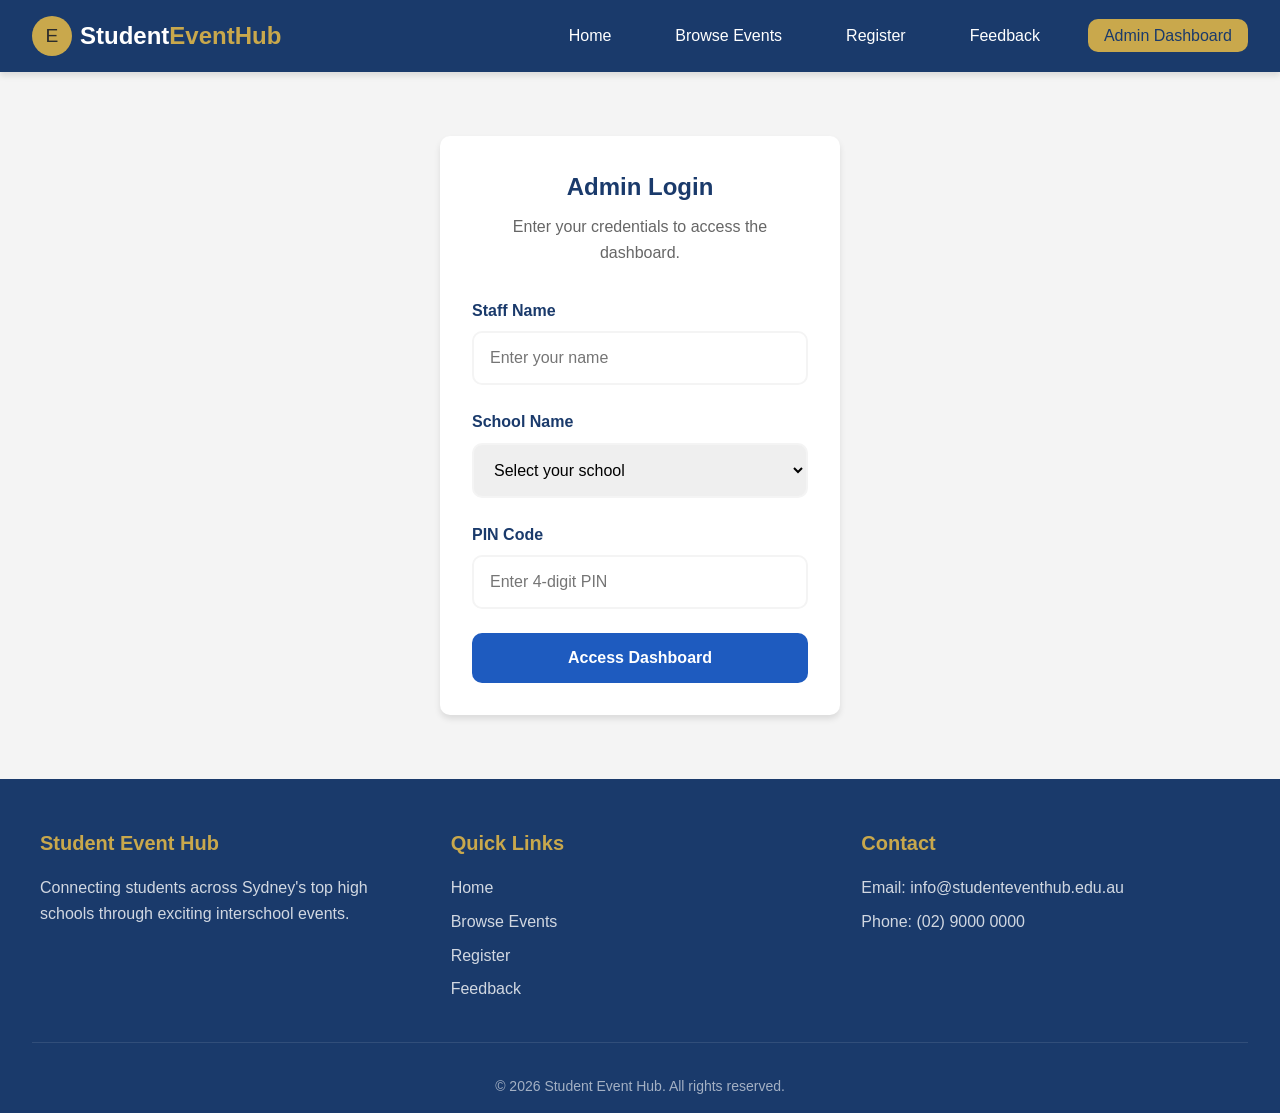
==== commit 1a04cd68: "Update admin.html" ====
--- a/admin.html
+++ b/admin.html
@@ -261,7 +261,7 @@
       </div>
     </div>
     <div class="footer-bottom">
-      <p>&copy; 2024 Student Event Hub. All rights reserved.</p>
+      <p>&copy; 2026 Student Event Hub. All rights reserved.</p>
     </div>
   </footer>
 
